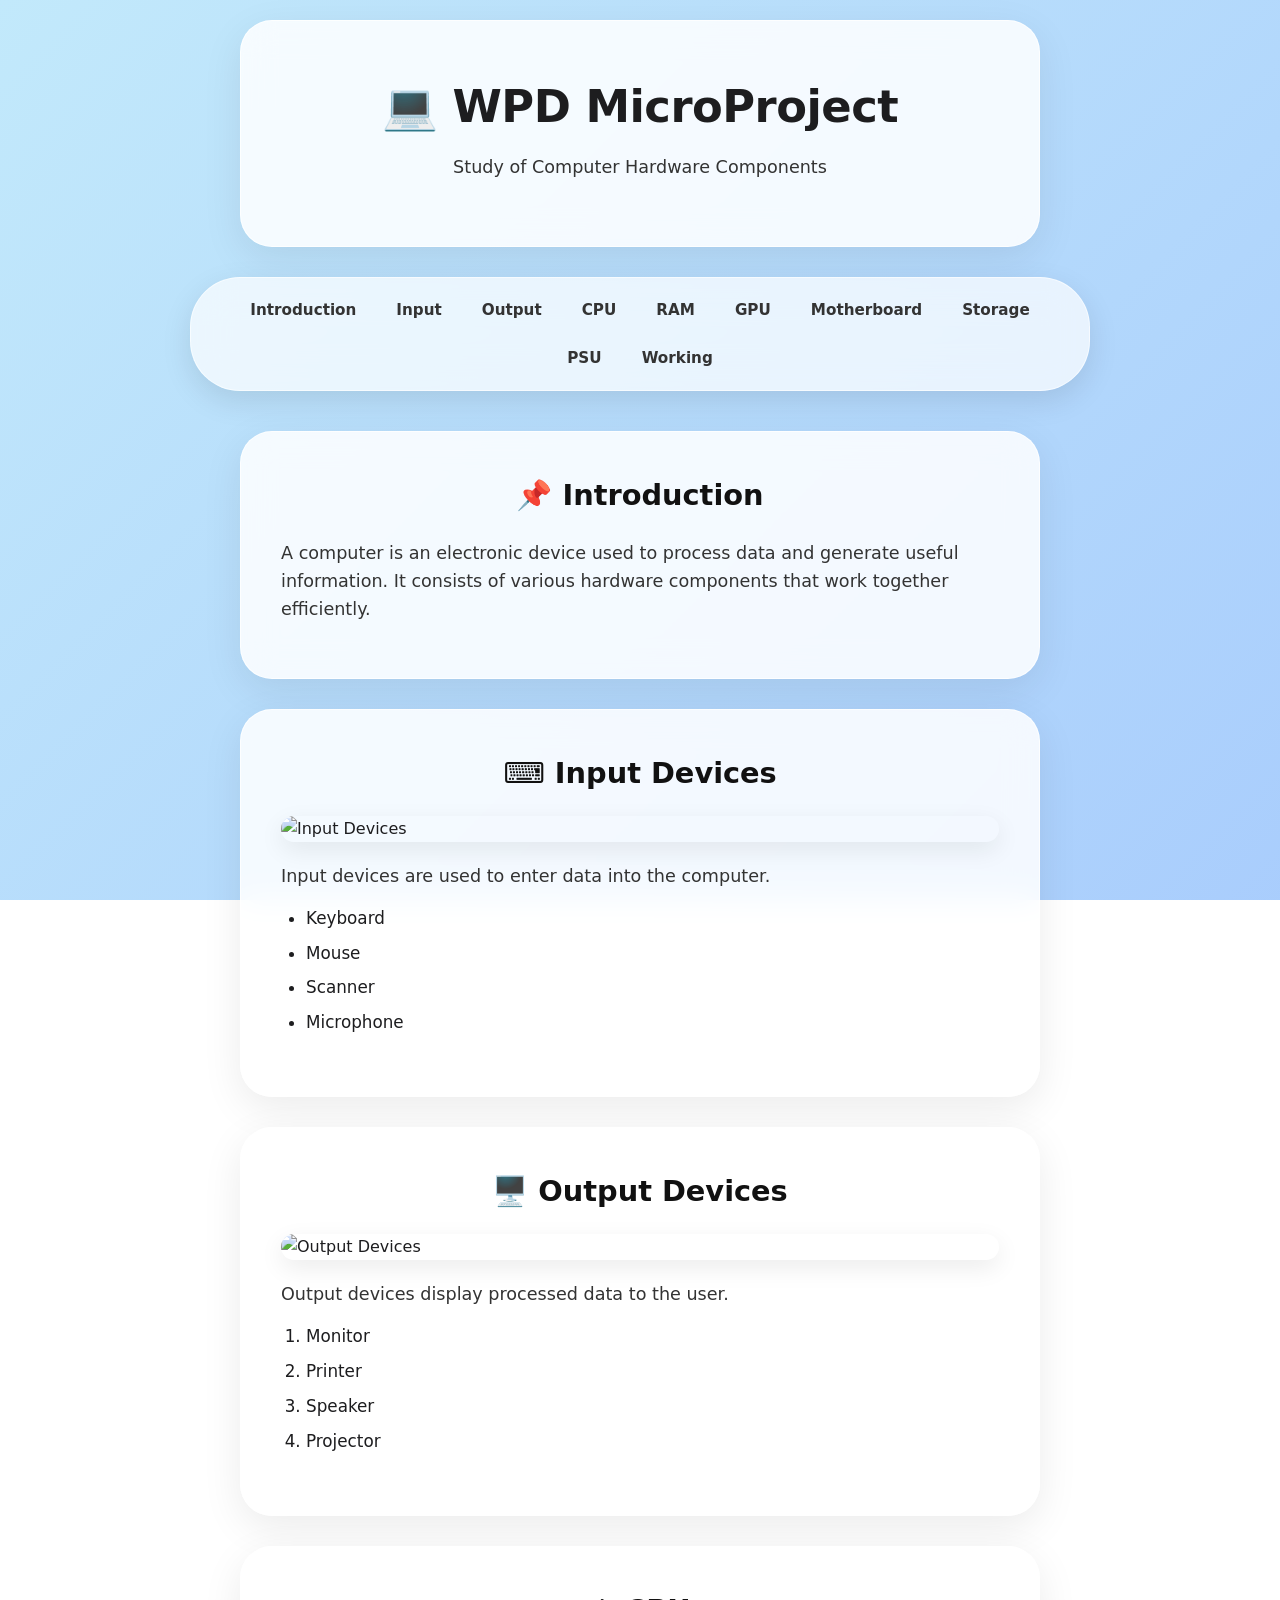
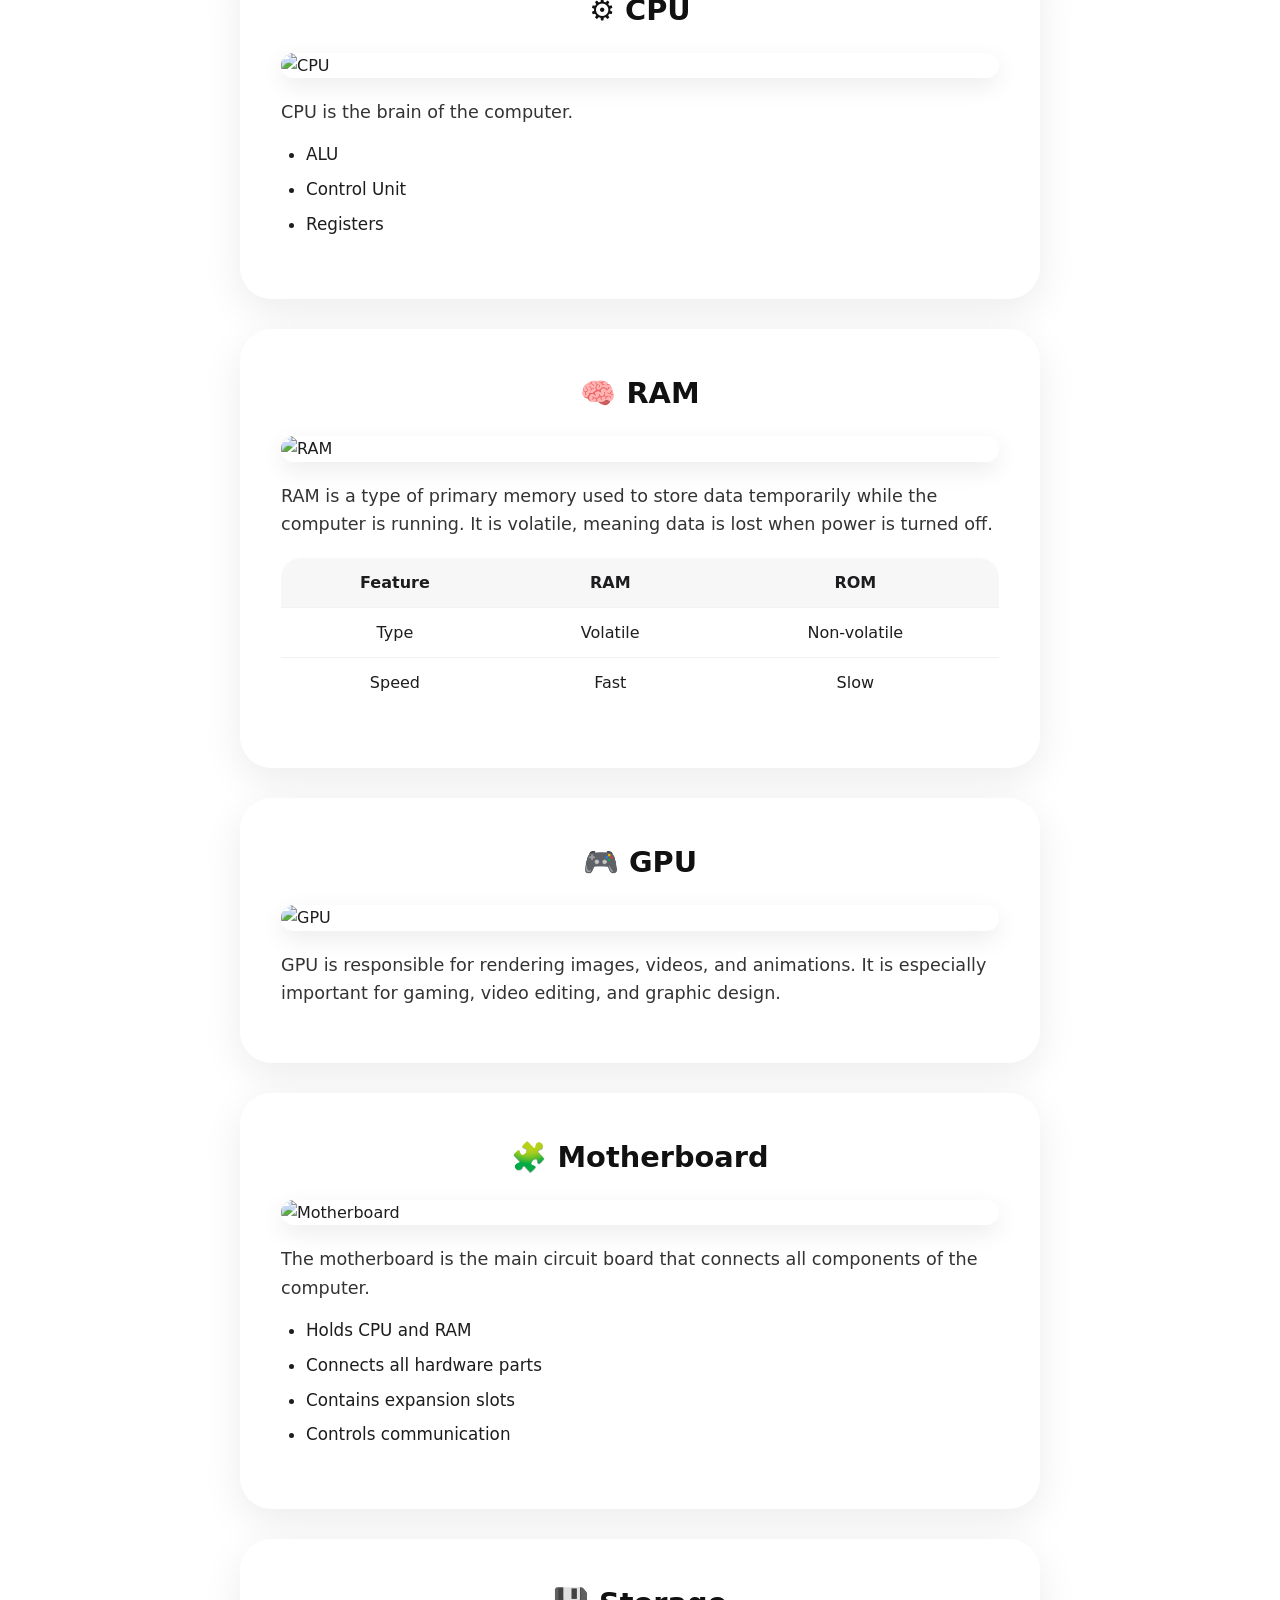
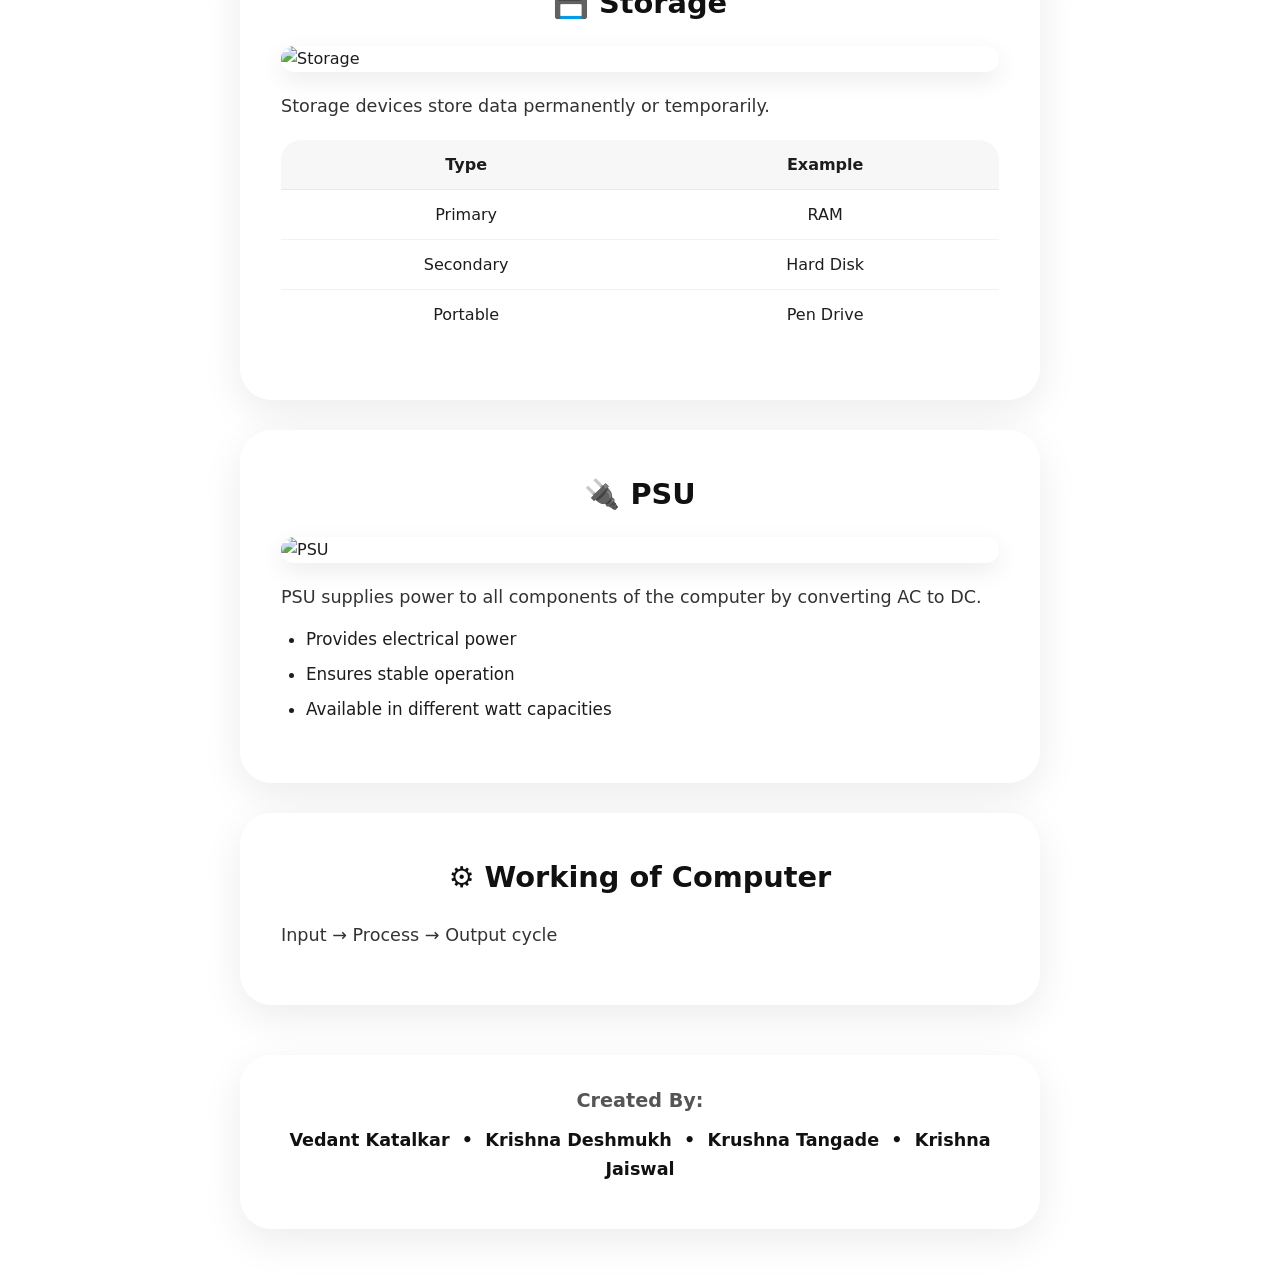
==== index.html @ 613a423e "Fix CSS link filename to styles.css" ====
<html>
<head>
    <meta charset="UTF-8">
    <meta name="viewport" content="width=device-width, initial-scale=1.0">
    <title>WPD MicroProject</title>
    <link rel="stylesheet" href="styles.css">
</head>

<body>

<header>
    <h1>💻 WPD MicroProject</h1>
    <p>Study of Computer Hardware Components</p>
</header>

<nav>
    <a href="#intro">Introduction</a>
    <a href="#input">Input</a>
    <a href="#output">Output</a>
    <a href="#cpu">CPU</a>
    <a href="#ram">RAM</a>
    <a href="#gpu">GPU</a>
    <a href="#motherboard">Motherboard</a>
    <a href="#storage">Storage</a>
    <a href="#psu">PSU</a>
    <a href="#working">Working</a>
</nav>

<section id="intro">
    <h2>📌 Introduction</h2>
    <p>
        A computer is an electronic device used to process data and generate useful information.
        It consists of various hardware components that work together efficiently.
    </p>
</section>

<section id="input">
    <h2>⌨️ Input Devices</h2>
    <img src="https://educatecomputer.com/wp-content/uploads/2023/12/Examples-of-Input-Devices-image.webp" alt="Input Devices">
    <p>Input devices are used to enter data into the computer.</p>
    <ul>
        <li>Keyboard</li>
        <li>Mouse</li>
        <li>Scanner</li>
        <li>Microphone</li>
    </ul>
</section>

<section id="output">
    <h2>🖥️ Output Devices</h2>
    <img src="https://computerguidehub.com/wp-content/uploads/output-devices-of-computer.webp" alt="Output Devices">
    <p>Output devices display processed data to the user.</p>
    <ol>
        <li>Monitor</li>
        <li>Printer</li>
        <li>Speaker</li>
        <li>Projector</li>
    </ol>
</section>

<section id="cpu">
    <h2>⚙️ CPU</h2>
    <img src="https://upload.wikimedia.org/wikipedia/commons/thumb/0/0a/Intel_i9-14900KF_CPU.jpg/960px-Intel_i9-14900KF_CPU.jpg" alt="CPU">
    <p>CPU is the brain of the computer.</p>
    <ul>
        <li>ALU</li>
        <li>Control Unit</li>
        <li>Registers</li>
    </ul>
</section>

<section id="ram">
    <h2>🧠 RAM</h2>
    <img src="https://i0.wp.com/computechstore.in/wp-content/uploads/2025/11/Corsair-VENGEANCE-RGB-64GB-1.jpg" alt="RAM">
    <p> RAM is a type of primary memory used to store data temporarily while the computer is running.
        It is volatile, meaning data is lost when power is turned off.</p>

    <table>
        <tr>
            <th>Feature</th>
            <th>RAM</th>
            <th>ROM</th>
        </tr>
        <tr>
            <td>Type</td>
            <td>Volatile</td>
            <td>Non-volatile</td>
        </tr>
        <tr>
            <td>Speed</td>
            <td>Fast</td>
            <td>Slow</td>
        </tr>
    </table>
</section>

<section id="gpu">
    <h2>🎮 GPU</h2>
    <img src="https://dlcdnwebimgs.asus.com/files/media/db0e9bff-466c-4943-9a53-153f4d698a6f/v1/img/cooling/pd.png" alt="GPU">
    <p>GPU is responsible for rendering images, videos, and animations.
        It is especially important for gaming, video editing, and graphic design.</p>
</section>

<section id="motherboard">
    <h2>🧩 Motherboard</h2>
    <img src="https://i0.wp.com/storage-asset.msi.com/global/picture/image/feature/mb/X870/x870-gaming-plus-wifi/msi-x870_gaming_plus_wifi-kv.png" alt="Motherboard">
        <p>
        The motherboard is the main circuit board that connects all components of the computer.
    </p>

    <ul>
        <li>Holds CPU and RAM</li>
        <li>Connects all hardware parts</li>
        <li>Contains expansion slots</li>
        <li>Controls communication</li>
    </ul>
</section>

<section id="storage">
    <h2>💾 Storage</h2>
    <img src="https://cms-media.bartleby.com/wp-content/uploads/sites/2/2021/11/16094151/ANK-4-1024x786.jpg" alt="Storage">
<p>
        Storage devices store data permanently or temporarily.
    </p>

    <table>
        <tr>
            <th>Type</th>
            <th>Example</th>
        </tr>
        <tr>
            <td>Primary</td>
            <td>RAM</td>
        </tr>
        <tr>
            <td>Secondary</td>
            <td>Hard Disk</td>
        </tr>
        <tr>
            <td>Portable</td>
            <td>Pen Drive</td>
        </tr>
    </table>
</section>

<section id="psu">
    <h2>🔌 PSU</h2>
    <img src="https://m.media-amazon.com/images/I/710LKWKvtAL._AC_UF1000,1000_QL80_.jpg" alt="PSU">
        <p>
        PSU supplies power to all components of the computer by converting AC to DC.
    </p>

    <ul>
        <li>Provides electrical power</li>
        <li>Ensures stable operation</li>
        <li>Available in different watt capacities</li>
    </u>
</section>

<section id="working">
    <h2>⚙️ Working of Computer</h2>
    <p>Input → Process → Output cycle</p>
</section>
<footer>
    <h3>Created By:</h3>
    <p>Vedant Katalkar &nbsp;•&nbsp; Krishna Deshmukh &nbsp;•&nbsp; Krushna Tangade &nbsp;•&nbsp; Krishna Jaiswal</p>
</footer>

</body>
</html>
---- styles.css ----
/* ==========================================================================
   Base Styles & Animated Colorful Background
   ========================================================================== */
* {
    margin: 0;
    padding: 0;
    box-sizing: border-box;
}

html {
    scroll-behavior: smooth;
}

body {
    font-family: system-ui, -apple-system, BlinkMacSystemFont, 'Segoe UI', Roboto, sans-serif;
    
    /* The Colorful Background Behind the Tiles */
    background: linear-gradient(-45deg, #ff9a9e, #fecfef, #a1c4fd, #c2e9fb);
    background-size: 400% 400%;
    animation: smoothGradient 15s ease infinite;
    background-attachment: fixed; /* Keeps the background in place while scrolling */
    
    color: #1d1d1f;
    line-height: 1.6;
    padding: 20px;
}

/* Background Animation */
@keyframes smoothGradient {
    0% { background-position: 0% 50%; }
    50% { background-position: 100% 50%; }
    100% { background-position: 0% 50%; }
}

/* ==========================================================================
   Floating Glass Navigation
   ========================================================================== */
nav {
    position: sticky;
    top: 20px;
    z-index: 1000;
    max-width: 900px;
    margin: 0 auto 40px auto;
    
    /* Frosted Glass Effect */
    background: rgba(255, 255, 255, 0.7);
    backdrop-filter: blur(20px);
    -webkit-backdrop-filter: blur(20px);
    
    border-radius: 50px;
    padding: 12px 20px;
    display: flex;
    justify-content: center;
    flex-wrap: wrap;
    gap: 8px;
    
    border: 1px solid rgba(255, 255, 255, 0.6);
    box-shadow: 0 10px 30px rgba(0, 0, 0, 0.1);
}

nav a {
    text-decoration: none;
    color: #333;
    font-weight: 600;
    font-size: 0.95rem;
    padding: 8px 16px;
    border-radius: 30px;
    transition: all 0.3s ease;
}

nav a:hover {
    background: rgba(255, 255, 255, 0.9);
    color: #000;
    transform: translateY(-2px);
    box-shadow: 0 4px 10px rgba(0, 0, 0, 0.05);
}

/* ==========================================================================
   Frosted Glass Tiles (Header, Sections, Footer)
   ========================================================================== */
header, section, footer {
    max-width: 800px;
    margin: 0 auto 30px auto;
    
    /* The Glass Tile Effect */
    background: rgba(255, 255, 255, 0.85); /* Mostly white so text is readable */
    backdrop-filter: blur(16px);
    -webkit-backdrop-filter: blur(16px);
    
    border-radius: 32px; /* Super rounded corners */
    padding: 40px;
    
    border: 1px solid rgba(255, 255, 255, 0.8);
    box-shadow: 0 12px 40px rgba(0, 0, 0, 0.08);
    
    transition: transform 0.3s ease, box-shadow 0.3s ease;
}

section[id] {
    scroll-margin-top: 100px;
}

section:hover {
    transform: translateY(-4px);
    box-shadow: 0 16px 50px rgba(0, 0, 0, 0.12);
}

header {
    text-align: center;
    padding: 50px 30px;
}

header h1 {
    font-size: 2.8rem;
    font-weight: 800;
    letter-spacing: -0.5px;
    margin-bottom: 10px;
}

/* Centers headers inside the cards for a cleaner look */
section h2 {
    font-size: 1.8rem;
    margin-bottom: 20px;
    display: flex;
    align-items: center;
    justify-content: center;
    gap: 10px;
    color: #111;
}

/* ==========================================================================
   Images, Video, Typography, and Lists
   ========================================================================== */
img {
    display: block;
    max-width: 100%;     /* Prevents image from overflowing */
    height: auto;        /* Keeps the natural proportions */
    max-height: 400px;   /* Prevents it from being too overwhelmingly tall */
    object-fit: contain; /* Ensures the whole image is visible, no cropping! */
    border-radius: 24px;
    margin: 20px auto;   /* Perfectly centers the image horizontally */
    box-shadow: 0 8px 24px rgba(0, 0, 0, 0.08);
}

/* Fix for the YouTube Video to match the beautiful rounded layout */
iframe {
    display: block;
    width: 100%;         /* Makes it fill the card */
    aspect-ratio: 16 / 9;/* Standard YouTube video ratio */
    border: none;
    border-radius: 24px; /* Matches your glassmorphism theme */
    margin: 20px auto;
    box-shadow: 0 8px 24px rgba(0, 0, 0, 0.08);
}

p {
    margin-bottom: 15px;
    font-size: 1.1rem;
    color: #333;
}

ul, ol {
    margin-left: 25px;
    margin-bottom: 20px;
    font-size: 1.05rem;
}

li {
    margin-bottom: 8px;
}

/* ==========================================================================
   Rounded Tables
   ========================================================================== */
table {
    width: 100%;
    border-collapse: collapse;
    margin: 20px 0;
    background: rgba(255, 255, 255, 0.6);
    border-radius: 20px;
    overflow: hidden;
}

th, td {
    padding: 15px;
    text-align: center; /* Centered table text for a cleaner look */
    border-bottom: 1px solid rgba(0, 0, 0, 0.05);
}

th {
    background: rgba(0, 0, 0, 0.03);
    font-weight: 700;
}

tr:last-child td {
    border-bottom: none;
}

/* ==========================================================================
   Footer
   ========================================================================== */
footer {
    text-align: center;
    padding: 30px;
    margin-top: 50px;
}

footer h3 {
    margin-bottom: 10px;
    color: #555;
    font-size: 1.2rem;
}

footer p {
    font-weight: 600;
    color: #111;
}
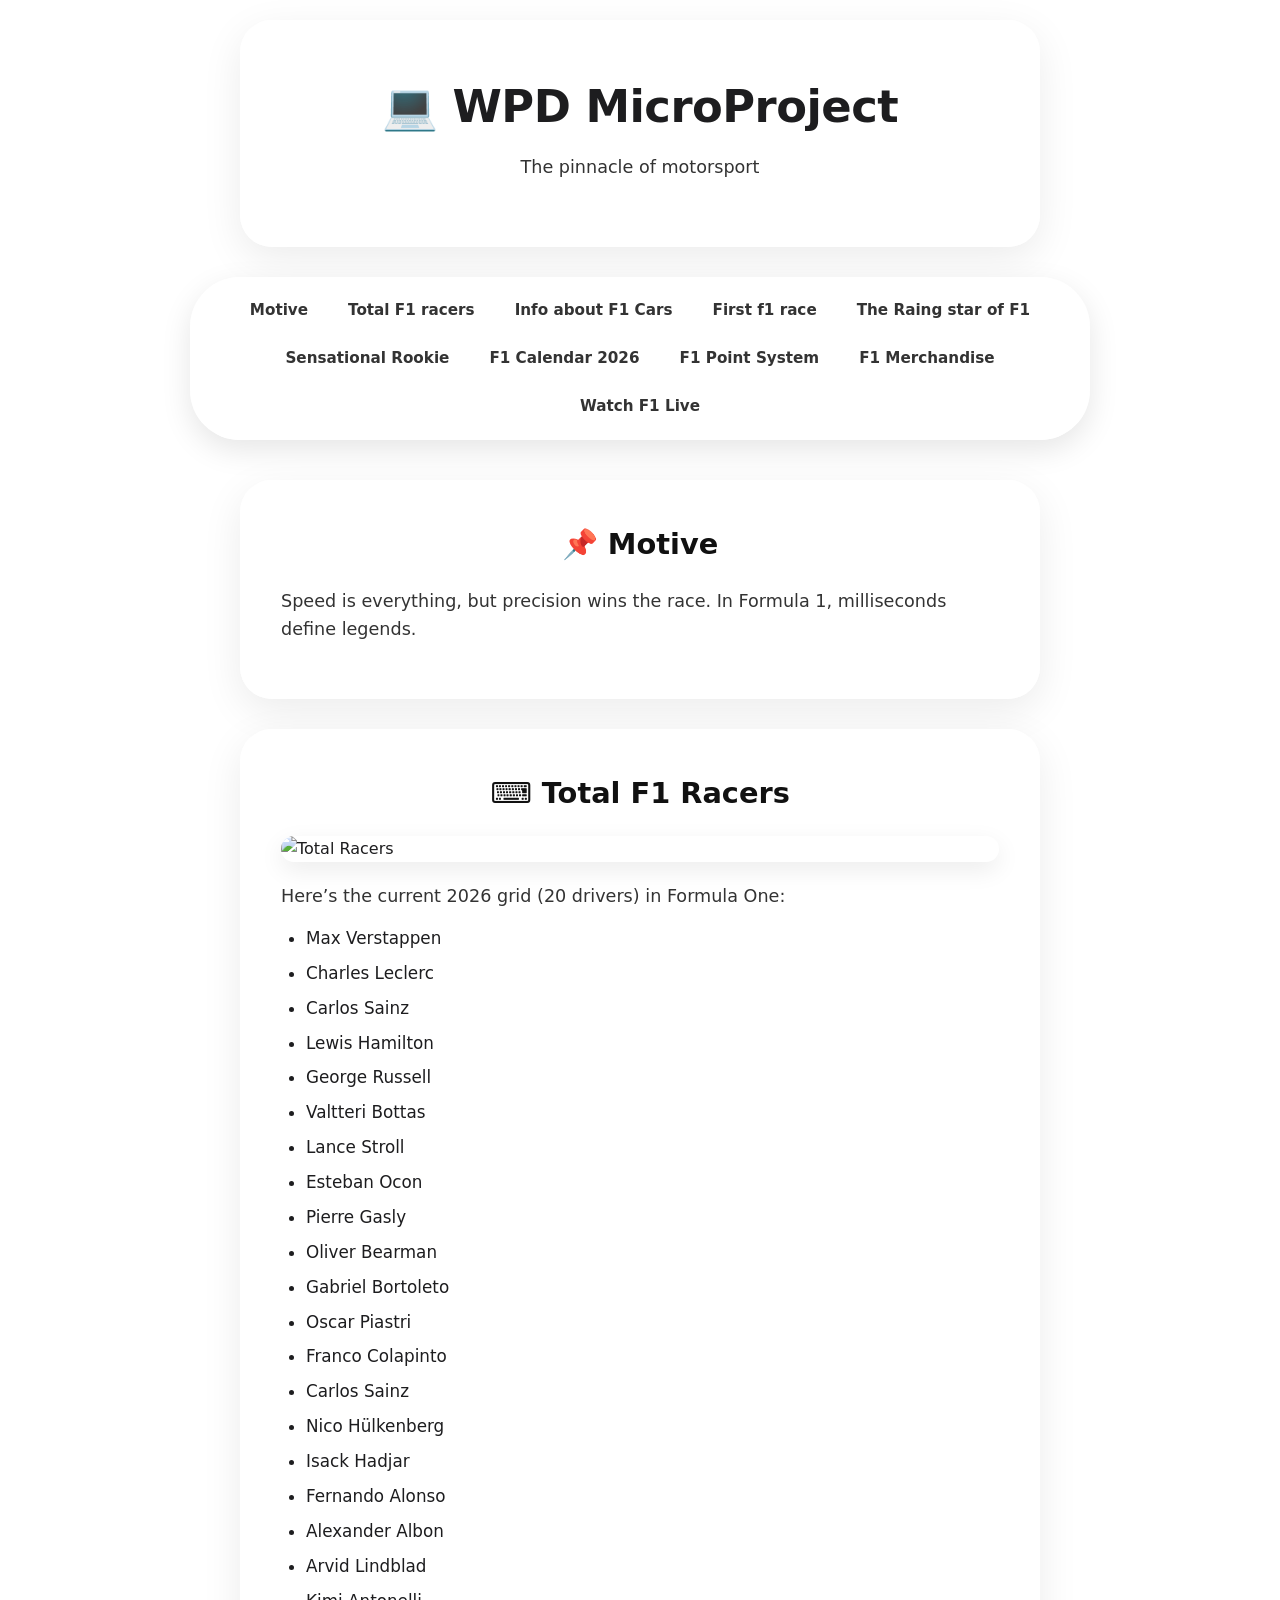
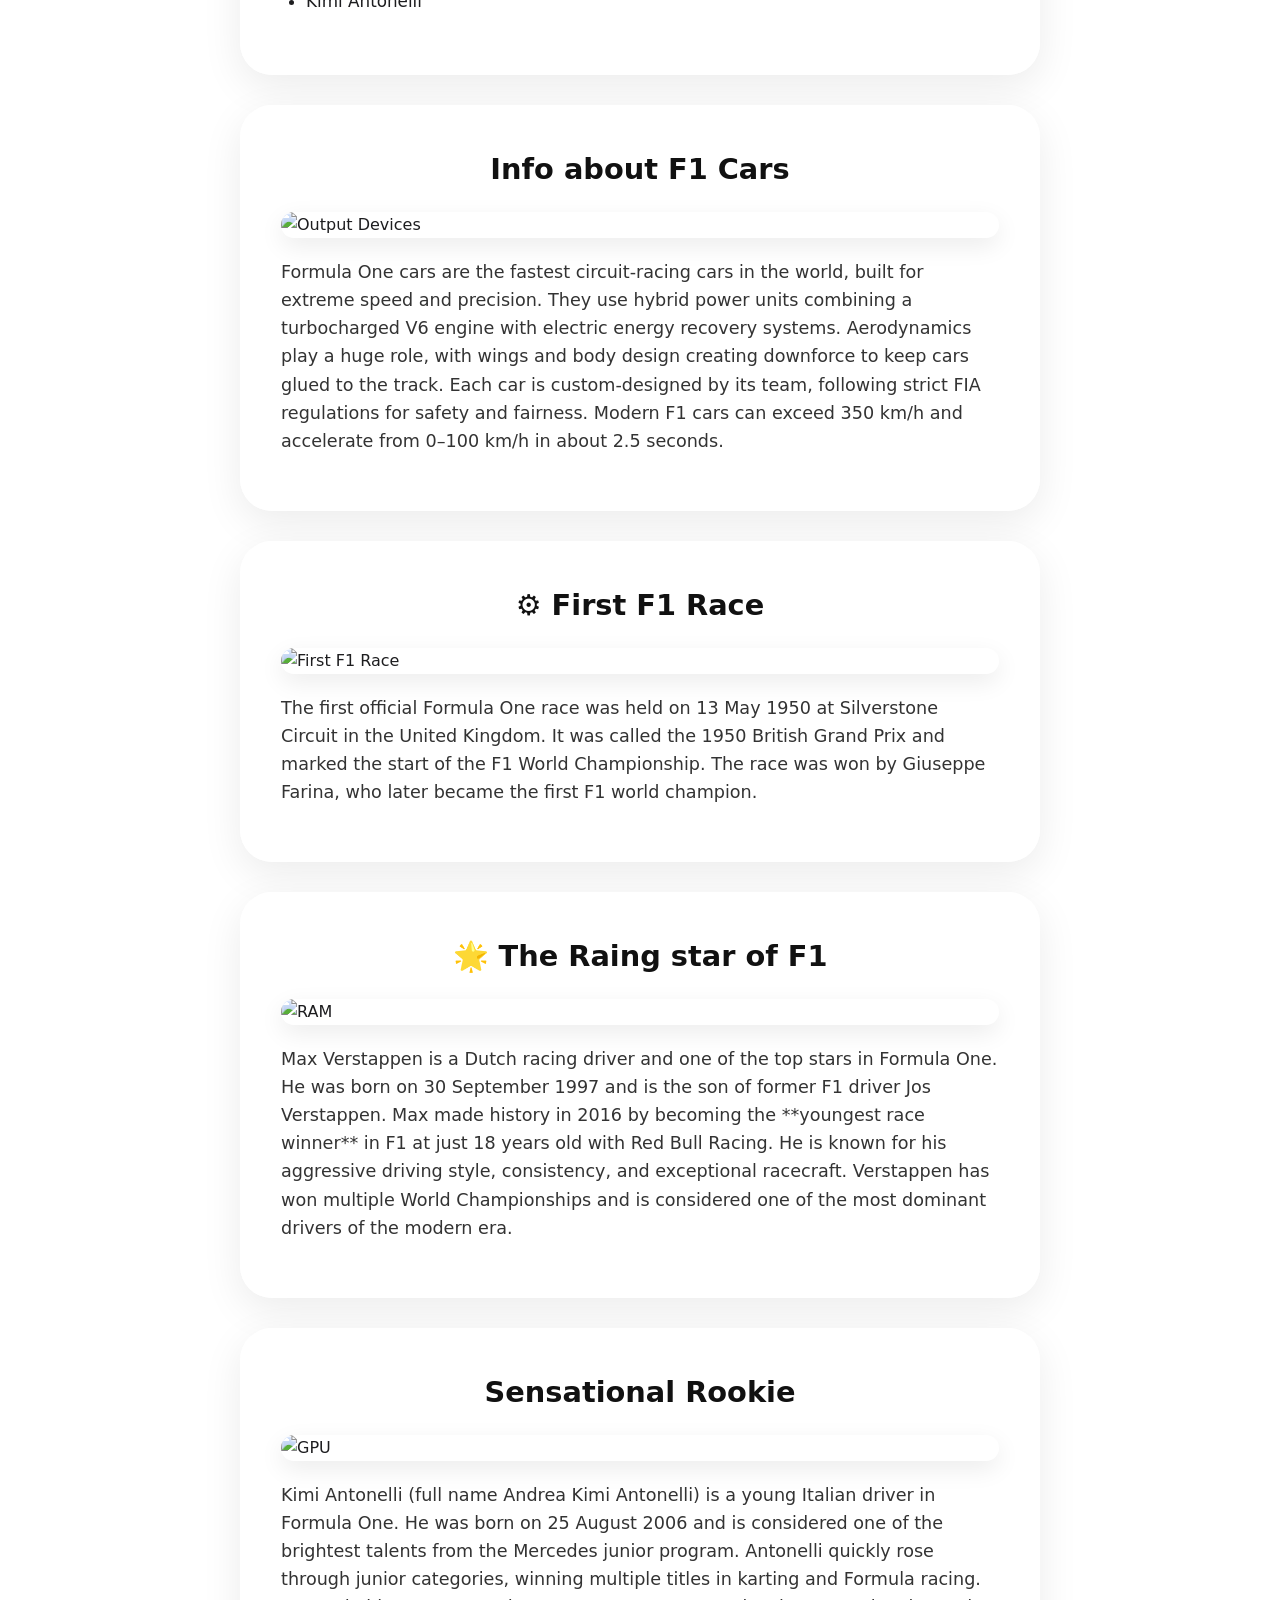
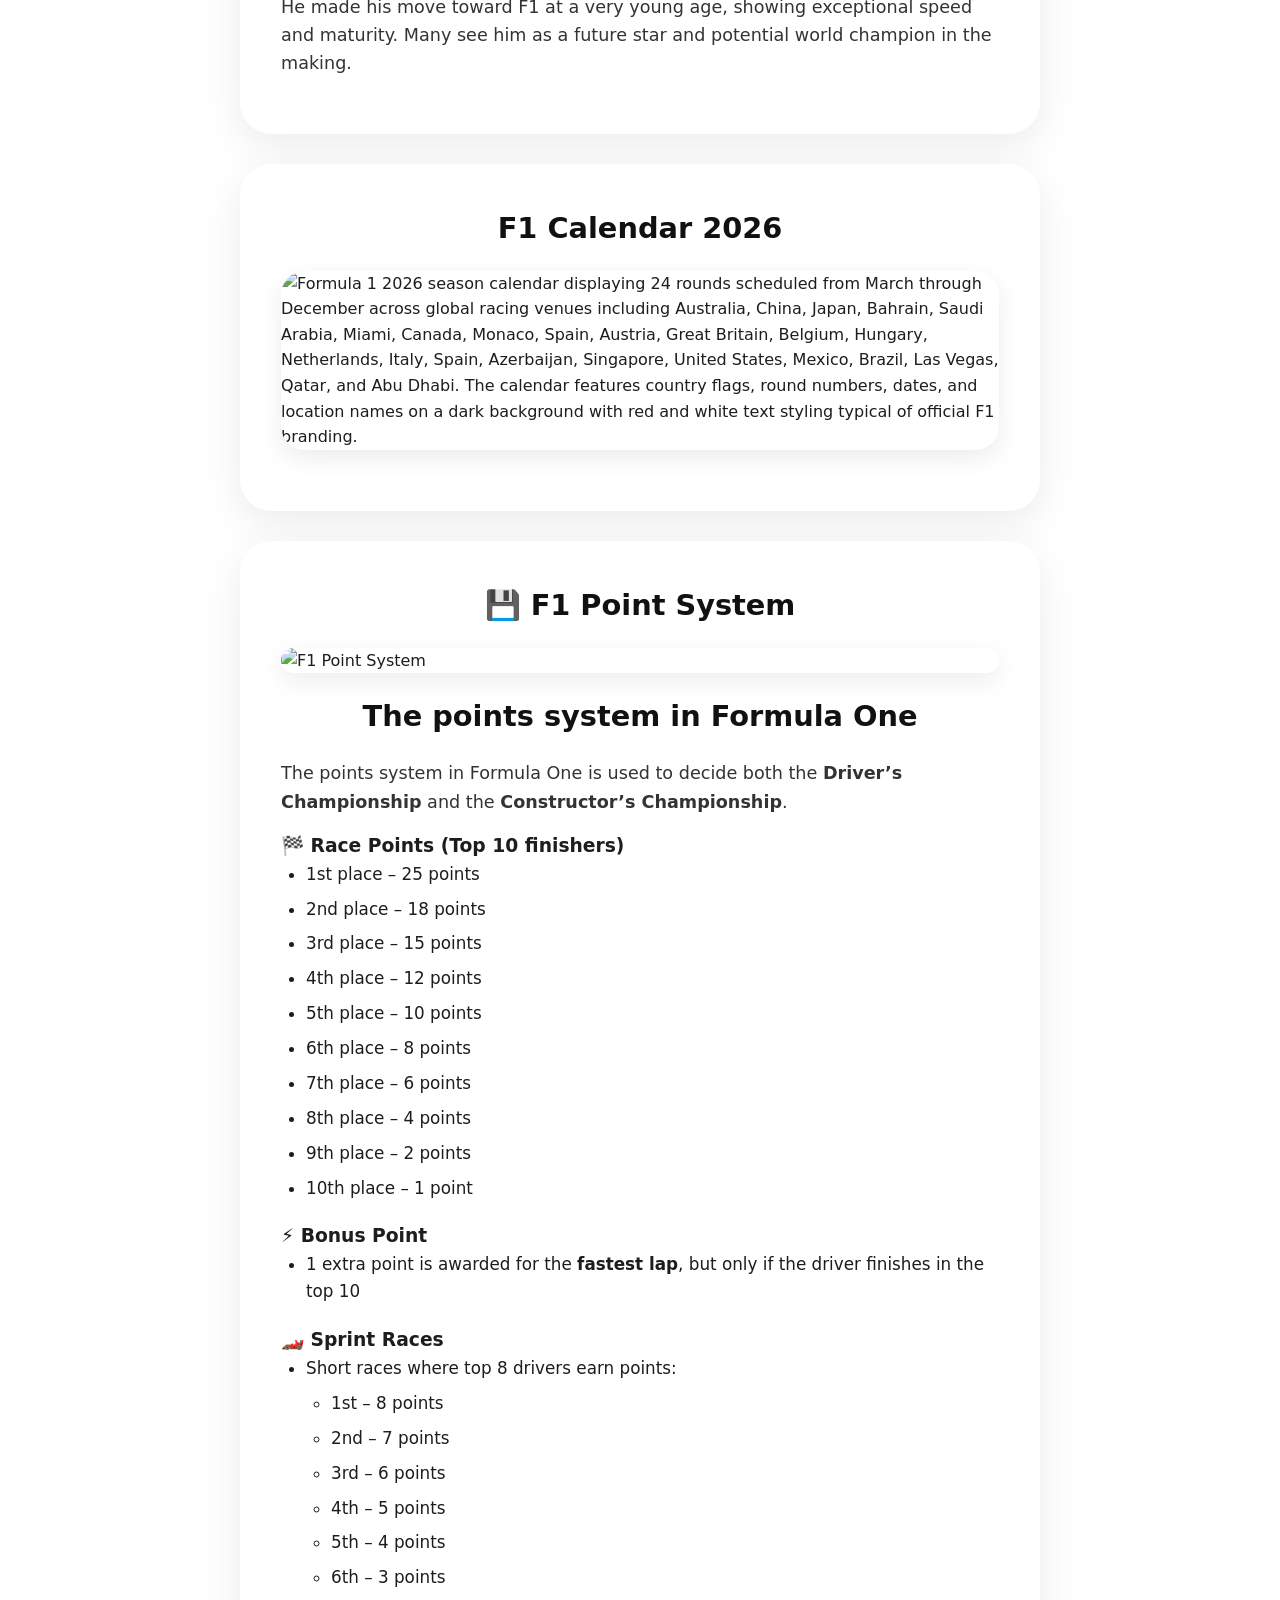
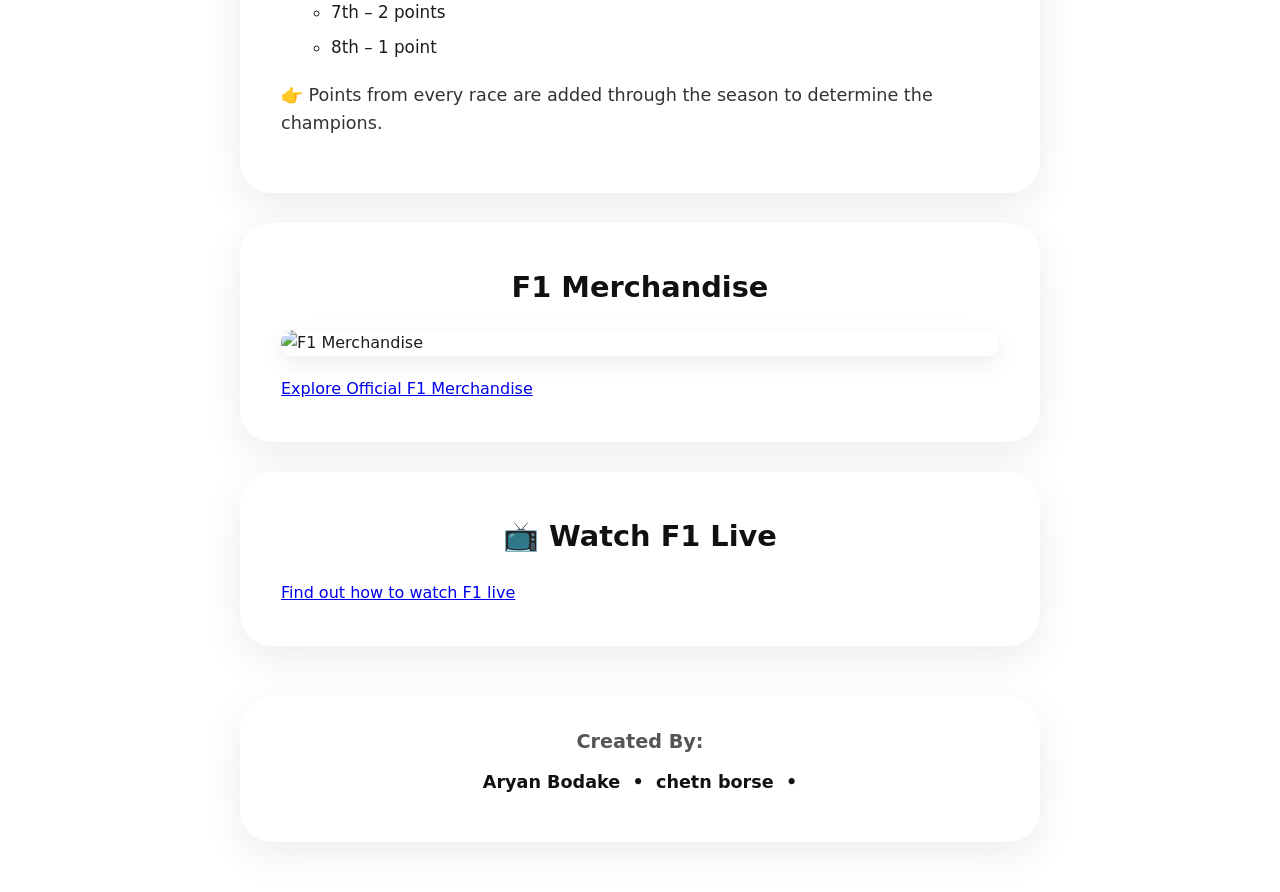
==== commit 89c7f865: "Add background video to F1 project" ====
--- a/index.html
+++ b/index.html
@@ -8,162 +8,183 @@
 
 <body>
 
+<video autoplay muted loop id="background-video">
+    <source src="1768987955.mp4" type="video/mp4">
+</video>
+
 <header>
     <h1>💻 WPD MicroProject</h1>
-    <p>Study of Computer Hardware Components</p>
+    <p>The pinnacle of motorsport</p>
 </header>
 
 <nav>
-    <a href="#intro">Introduction</a>
-    <a href="#input">Input</a>
-    <a href="#output">Output</a>
-    <a href="#cpu">CPU</a>
-    <a href="#ram">RAM</a>
-    <a href="#gpu">GPU</a>
-    <a href="#motherboard">Motherboard</a>
-    <a href="#storage">Storage</a>
-    <a href="#psu">PSU</a>
-    <a href="#working">Working</a>
+    <a href="#Motive">Motive</a>
+    <a href="#input">Total F1 racers </a>
+    <a href="#info-f1-cars">Info about F1 Cars</a>
+    <a href="#first-f1-race">First f1 race </a>
+    <a href="#The Raing star of F1">The Raing star of F1 </a>
+    <a href="#Sensational Rookie">Sensational Rookie</a>
+    <a href="#F1 calender 2026">F1 Calendar 2026</a>
+    <a href="#F1 point system">F1 Point System</a>
+    <a href="#F1 Merchandise">F1 Merchandise</a>
+    <a href="#Watch F1 live">Watch F1 Live  </a>
 </nav>
 
-<section id="intro">
-    <h2>📌 Introduction</h2>
+<section id="Motive">
+    <h2>📌 Motive </h2>
     <p>
-        A computer is an electronic device used to process data and generate useful information.
-        It consists of various hardware components that work together efficiently.
+        Speed is everything, but precision wins the race.
+In Formula 1, milliseconds define legends.
+
     </p>
 </section>
 
 <section id="input">
-    <h2>⌨️ Input Devices</h2>
-    <img src="https://educatecomputer.com/wp-content/uploads/2023/12/Examples-of-Input-Devices-image.webp" alt="Input Devices">
-    <p>Input devices are used to enter data into the computer.</p>
+    <h2>⌨️ Total F1 Racers</h2>
+    <img src="https://www.sportmonks.com/wp-content/uploads/2025/04/F1-2025-drivers-lineup.png" alt="Total Racers">
+    <p>Here’s the current 2026 grid (20 drivers) in Formula One:</p>
     <ul>
-        <li>Keyboard</li>
-        <li>Mouse</li>
-        <li>Scanner</li>
-        <li>Microphone</li>
+        <li>Max Verstappen</li>
+        <li>Charles Leclerc</li>
+        <li>Carlos Sainz</li>
+        <li>Lewis Hamilton</li>
+        <li>George Russell</li>
+        <li>Valtteri Bottas</li>
+        <li>Lance Stroll</li>
+        <li>Esteban Ocon</li>
+        <li>Pierre Gasly</li>
+        <li>Oliver Bearman</li>
+        <li>Gabriel Bortoleto</li>
+        <li>Oscar Piastri</li>
+        <li>Franco Colapinto</li>
+        <li>Carlos Sainz</li>
+        <li>Nico Hülkenberg</li>
+        <li>Isack Hadjar</li>
+        <li>Fernando Alonso</li>
+        <li>Alexander Albon</li>
+        <li>Arvid Lindblad</li>
+        <li>Kimi Antonelli</li>
+
     </ul>
 </section>
 
-<section id="output">
-    <h2>🖥️ Output Devices</h2>
-    <img src="https://computerguidehub.com/wp-content/uploads/output-devices-of-computer.webp" alt="Output Devices">
-    <p>Output devices display processed data to the user.</p>
-    <ol>
-        <li>Monitor</li>
-        <li>Printer</li>
-        <li>Speaker</li>
-        <li>Projector</li>
-    </ol>
+<section id="info-f1-cars">
+    <h2>Info about F1 Cars</h2>
+    <img src="https://media.formula1.com/image/upload/t_16by9Centre/f_auto/q_auto/v1762530397/trackside-images/2025/F1_Grand_Prix_of_Brazil___Practice__Sprint_Qualifying/2245516596.jpg" alt="Output Devices">
+    <p>Formula One cars are the fastest circuit-racing cars in the world, built for extreme speed and precision.
+They use hybrid power units combining a turbocharged V6 engine with electric energy recovery systems.
+Aerodynamics play a huge role, with wings and body design creating downforce to keep cars glued to the track.
+Each car is custom-designed by its team, following strict FIA regulations for safety and fairness.
+Modern F1 cars can exceed 350 km/h and accelerate from 0–100 km/h in about 2.5 seconds.
+</p>
 </section>
 
-<section id="cpu">
-    <h2>⚙️ CPU</h2>
-    <img src="https://upload.wikimedia.org/wikipedia/commons/thumb/0/0a/Intel_i9-14900KF_CPU.jpg/960px-Intel_i9-14900KF_CPU.jpg" alt="CPU">
-    <p>CPU is the brain of the computer.</p>
-    <ul>
-        <li>ALU</li>
-        <li>Control Unit</li>
-        <li>Registers</li>
-    </ul>
+<section id="first-f1-race">
+    <h2>⚙️ First F1 Race</h2>
+    <img src="https://www.goodwood.com/globalassets/.road--racing/f1/2025/05-may/turin-gp-1946/turin-grand-prix-1946-f1-75-main.jpg?rxy=0.5,0.5" alt="First F1 Race">
+    <p>The first official Formula One race was held on 13 May 1950 at Silverstone Circuit in the United Kingdom.
+It was called the 1950 British Grand Prix and marked the start of the F1 World Championship.
+The race was won by Giuseppe Farina, who later became the first F1 world champion.
+</p>
+    
 </section>
 
-<section id="ram">
-    <h2>🧠 RAM</h2>
-    <img src="https://i0.wp.com/computechstore.in/wp-content/uploads/2025/11/Corsair-VENGEANCE-RGB-64GB-1.jpg" alt="RAM">
-    <p> RAM is a type of primary memory used to store data temporarily while the computer is running.
-        It is volatile, meaning data is lost when power is turned off.</p>
+<section id="The Raing star of F1">
+    <h2>🌟 The Raing star of F1</h2>
+    <img src="https://gpticketstore.vshcdn.net/uploads/images/12172/teams-lineups-f1-max-verstapen.jpg" alt="RAM">
+    <p> Max Verstappen is a Dutch racing driver and one of the top stars in Formula One.
+He was born on 30 September 1997 and is the son of former F1 driver Jos Verstappen.
+Max made history in 2016 by becoming the **youngest race winner** in F1 at just 18 years old with Red Bull Racing.
+He is known for his aggressive driving style, consistency, and exceptional racecraft.
+Verstappen has won multiple World Championships and is considered one of the most dominant drivers of the modern era.
+</p>
 
-    <table>
-        <tr>
-            <th>Feature</th>
-            <th>RAM</th>
-            <th>ROM</th>
-        </tr>
-        <tr>
-            <td>Type</td>
-            <td>Volatile</td>
-            <td>Non-volatile</td>
-        </tr>
-        <tr>
-            <td>Speed</td>
-            <td>Fast</td>
-            <td>Slow</td>
-        </tr>
-    </table>
 </section>
 
-<section id="gpu">
-    <h2>🎮 GPU</h2>
-    <img src="https://dlcdnwebimgs.asus.com/files/media/db0e9bff-466c-4943-9a53-153f4d698a6f/v1/img/cooling/pd.png" alt="GPU">
-    <p>GPU is responsible for rendering images, videos, and animations.
-        It is especially important for gaming, video editing, and graphic design.</p>
+<section id="Sensational Rookie">
+    <h2>Sensational Rookie</h2>
+    <img src="https://media.formula1.com/image/upload/t_16by9North/c_lfill,w_3392/q_auto/v1740000001/trackside-images/2025/F1_Grand_Prix_Of_Japan___Practice/2208389531.webp" alt="GPU">
+    <p>Kimi Antonelli (full name Andrea Kimi Antonelli) is a young Italian driver in Formula One.
+He was born on 25 August 2006 and is considered one of the brightest talents from the Mercedes junior program.
+Antonelli quickly rose through junior categories, winning multiple titles in karting and Formula racing.
+He made his move toward F1 at a very young age, showing exceptional speed and maturity.
+Many see him as a future star and potential world champion in the making.</p>
+
 </section>
 
-<section id="motherboard">
-    <h2>🧩 Motherboard</h2>
-    <img src="https://i0.wp.com/storage-asset.msi.com/global/picture/image/feature/mb/X870/x870-gaming-plus-wifi/msi-x870_gaming_plus_wifi-kv.png" alt="Motherboard">
-        <p>
-        The motherboard is the main circuit board that connects all components of the computer.
-    </p>
-
-    <ul>
-        <li>Holds CPU and RAM</li>
-        <li>Connects all hardware parts</li>
-        <li>Contains expansion slots</li>
-        <li>Controls communication</li>
-    </ul>
+<section id="F1 calender 2026">
+    <h2>F1 Calendar 2026</h2>
+    <img src="https://media.formula1.com/image/upload/c_lfill,w_3392/q_auto/v1740000001/fom-website/2025/Miscellaneous/2026-calendar-baku-update.webp" alt="Formula 1 2026 season calendar displaying 24 rounds scheduled from March through December across global racing venues including Australia, China, Japan, Bahrain, Saudi Arabia, Miami, Canada, Monaco, Spain, Austria, Great Britain, Belgium, Hungary, Netherlands, Italy, Spain, Azerbaijan, Singapore, United States, Mexico, Brazil, Las Vegas, Qatar, and Abu Dhabi. The calendar features country flags, round numbers, dates, and location names on a dark background with red and white text styling typical of official F1 branding.">
 </section>
 
-<section id="storage">
-    <h2>💾 Storage</h2>
-    <img src="https://cms-media.bartleby.com/wp-content/uploads/sites/2/2021/11/16094151/ANK-4-1024x786.jpg" alt="Storage">
-<p>
-        Storage devices store data permanently or temporarily.
-    </p>
+<section id="F1 point system">
+    <h2>💾 F1 Point System</h2>
+    <img src="https://static.wixstatic.com/media/181d17_a70c137466b64e0f9a1b8d000c164029~mv2.jpg/v1/fill/w_1920,h_1080,al_c/181d17_a70c137466b64e0f9a1b8d000c164029~mv2.jpg" alt="F1 Point System">
+ <h2>The points system in Formula One</h2>
+  <p>
+    The points system in Formula One is used to decide both the 
+    <strong>Driver’s Championship</strong> and the 
+    <strong>Constructor’s Championship</strong>.
+  </p>
 
-    <table>
-        <tr>
-            <th>Type</th>
-            <th>Example</th>
-        </tr>
-        <tr>
-            <td>Primary</td>
-            <td>RAM</td>
-        </tr>
-        <tr>
-            <td>Secondary</td>
-            <td>Hard Disk</td>
-        </tr>
-        <tr>
-            <td>Portable</td>
-            <td>Pen Drive</td>
-        </tr>
-    </table>
+  <h3>🏁 Race Points (Top 10 finishers)</h3>
+  <ul>
+    <li>1st place – 25 points</li>
+    <li>2nd place – 18 points</li>
+    <li>3rd place – 15 points</li>
+    <li>4th place – 12 points</li>
+    <li>5th place – 10 points</li>
+    <li>6th place – 8 points</li>
+    <li>7th place – 6 points</li>
+    <li>8th place – 4 points</li>
+    <li>9th place – 2 points</li>
+    <li>10th place – 1 point</li>
+  </ul>
+
+  <h3>⚡ Bonus Point</h3>
+  <ul>
+    <li>
+      1 extra point is awarded for the <strong>fastest lap</strong>, 
+      but only if the driver finishes in the top 10
+    </li>
+  </ul>
+
+  <h3>🏎️ Sprint Races</h3>
+  <ul>
+    <li>Short races where top 8 drivers earn points:</li>
+    <ul>
+      <li>1st – 8 points</li>
+      <li>2nd – 7 points</li>
+      <li>3rd – 6 points</li>
+      <li>4th – 5 points</li>
+      <li>5th – 4 points</li>
+      <li>6th – 3 points</li>
+      <li>7th – 2 points</li>
+      <li>8th – 1 point</li>
+    </ul>
+  </ul>
+
+  <p>
+    👉 Points from every race are added through the season to determine the champions.
+  </p>
+
 </section>
 
-<section id="psu">
-    <h2>🔌 PSU</h2>
-    <img src="https://m.media-amazon.com/images/I/710LKWKvtAL._AC_UF1000,1000_QL80_.jpg" alt="PSU">
-        <p>
-        PSU supplies power to all components of the computer by converting AC to DC.
-    </p>
-
-    <ul>
-        <li>Provides electrical power</li>
-        <li>Ensures stable operation</li>
-        <li>Available in different watt capacities</li>
-    </u>
+<section id="F1 Merchandise">
+    <h2>F1 Merchandise</h2>
+    <img src="https://cdn.shopify.com/s/files/1/0661/2477/5609/files/FastestLap2023.png?v=1772446675_700x700.png?v=1723623373" alt="F1 Merchandise">
+        <a href="https://www.formula1.com/en/merchandise.html">Explore Official F1 Merchandise</a>
 </section>
 
-<section id="working">
-    <h2>⚙️ Working of Computer</h2>
-    <p>Input → Process → Output cycle</p>
+<section id="Watch F1 live">
+    <h2>📺 Watch F1 Live</h2>
+    <a href="https://www.fancode.com/formula1">Find out how to watch F1 live</a>
 </section>
+
+
 <footer>
     <h3>Created By:</h3>
-    <p>Vedant Katalkar &nbsp;•&nbsp; Krishna Deshmukh &nbsp;•&nbsp; Krushna Tangade &nbsp;•&nbsp; Krishna Jaiswal</p>
+    <p>Aryan Bodake  &nbsp;•&nbsp; chetn borse &nbsp;•</p>
 </footer>
 
 </body>
--- a/styles.css
+++ b/styles.css
@@ -14,22 +14,20 @@
 body {
     font-family: system-ui, -apple-system, BlinkMacSystemFont, 'Segoe UI', Roboto, sans-serif;
     
-    /* The Colorful Background Behind the Tiles */
-    background: linear-gradient(-45deg, #ff9a9e, #fecfef, #a1c4fd, #c2e9fb);
-    background-size: 400% 400%;
-    animation: smoothGradient 15s ease infinite;
-    background-attachment: fixed; /* Keeps the background in place while scrolling */
-    
     color: #1d1d1f;
     line-height: 1.6;
     padding: 20px;
 }
 
-/* Background Animation */
-@keyframes smoothGradient {
-    0% { background-position: 0% 50%; }
-    50% { background-position: 100% 50%; }
-    100% { background-position: 0% 50%; }
+/* Background Video */
+#background-video {
+    position: fixed;
+    top: 0;
+    left: 0;
+    width: 100%;
+    height: 100%;
+    object-fit: cover;
+    z-index: -1;
 }
 
 /* ==========================================================================
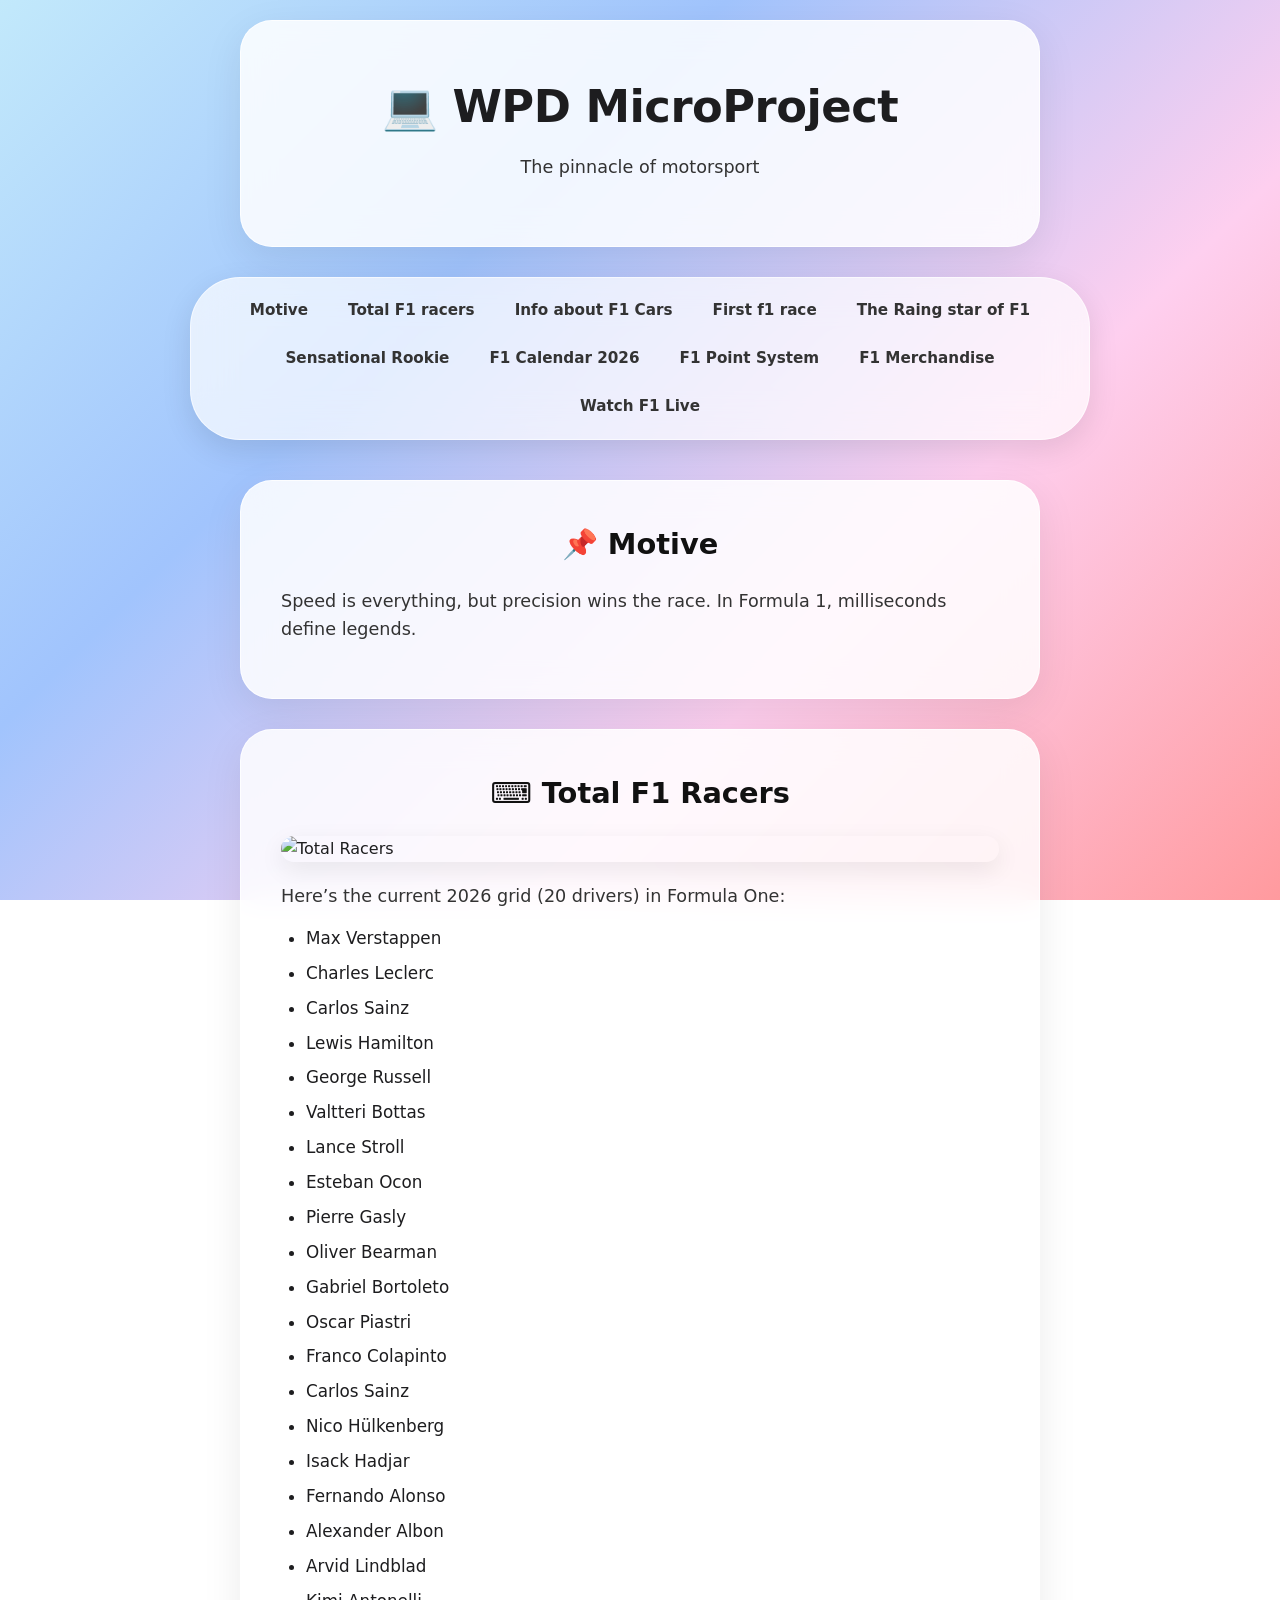
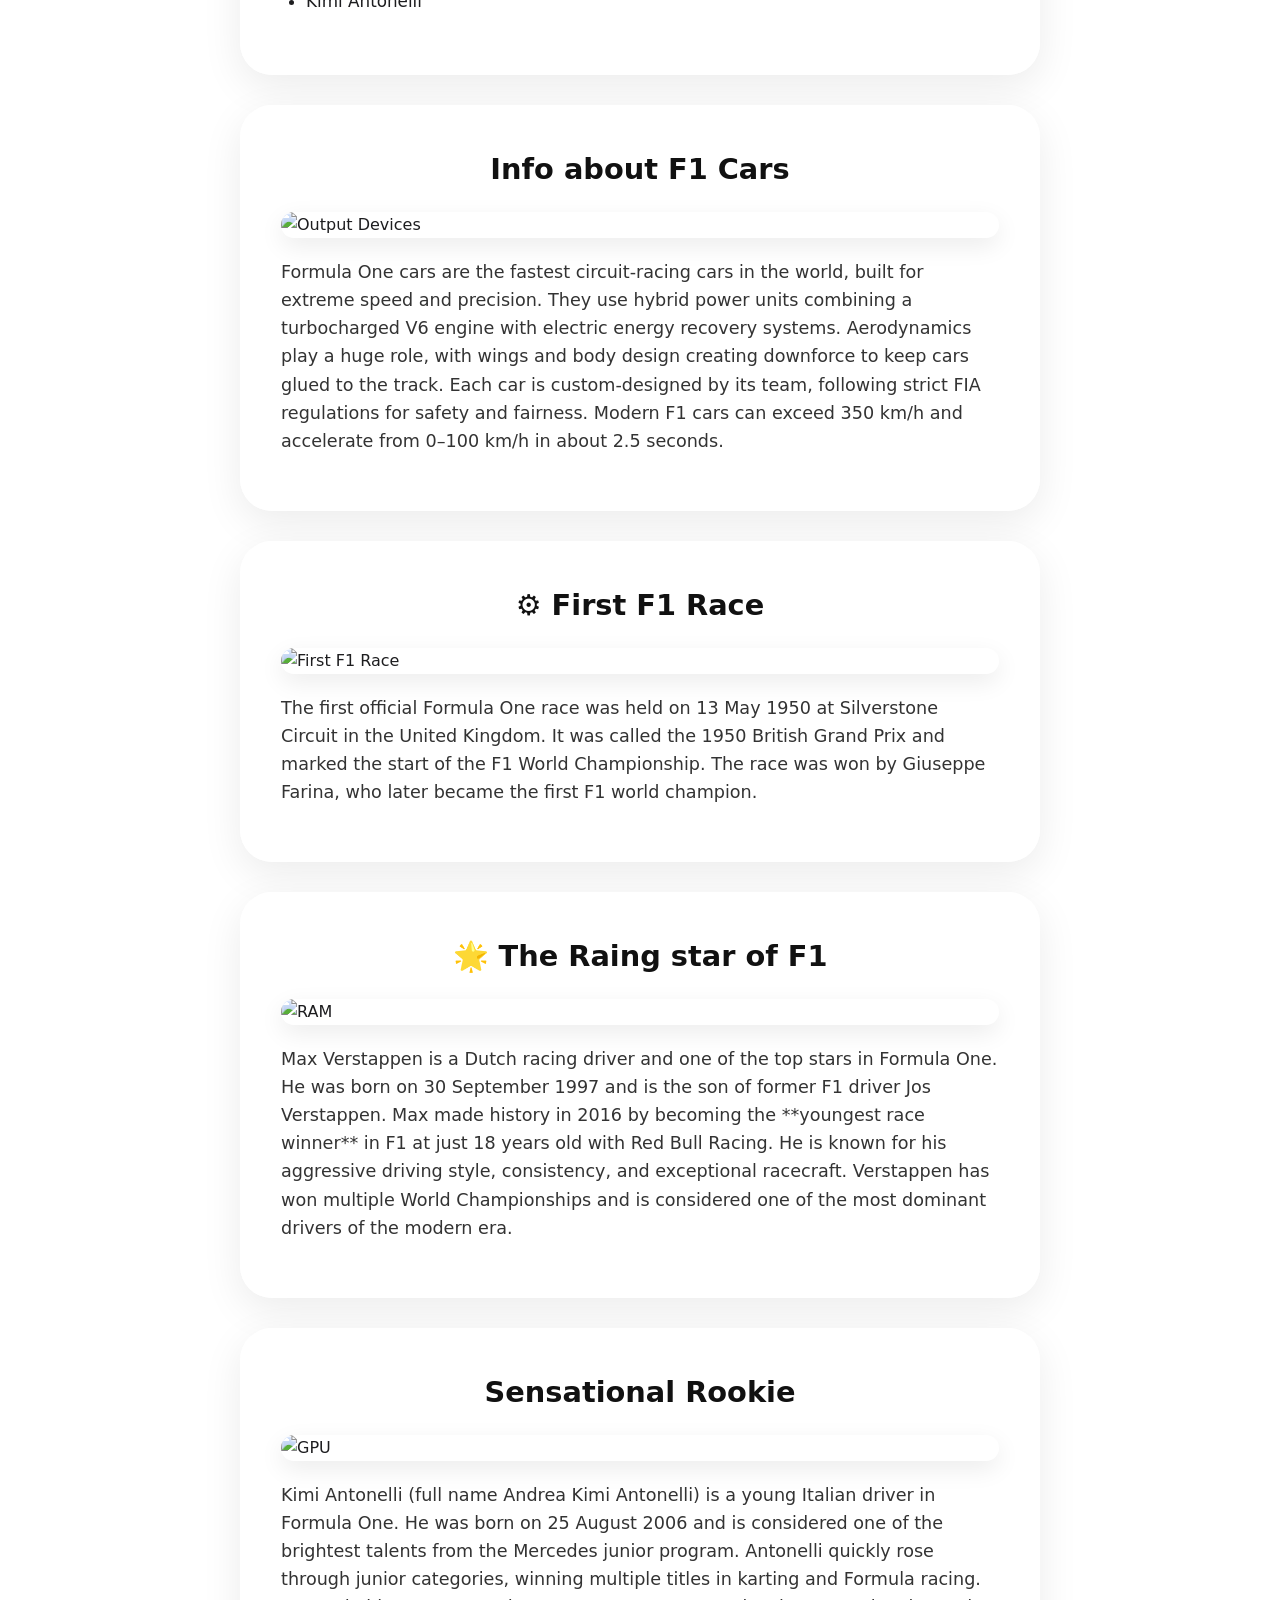
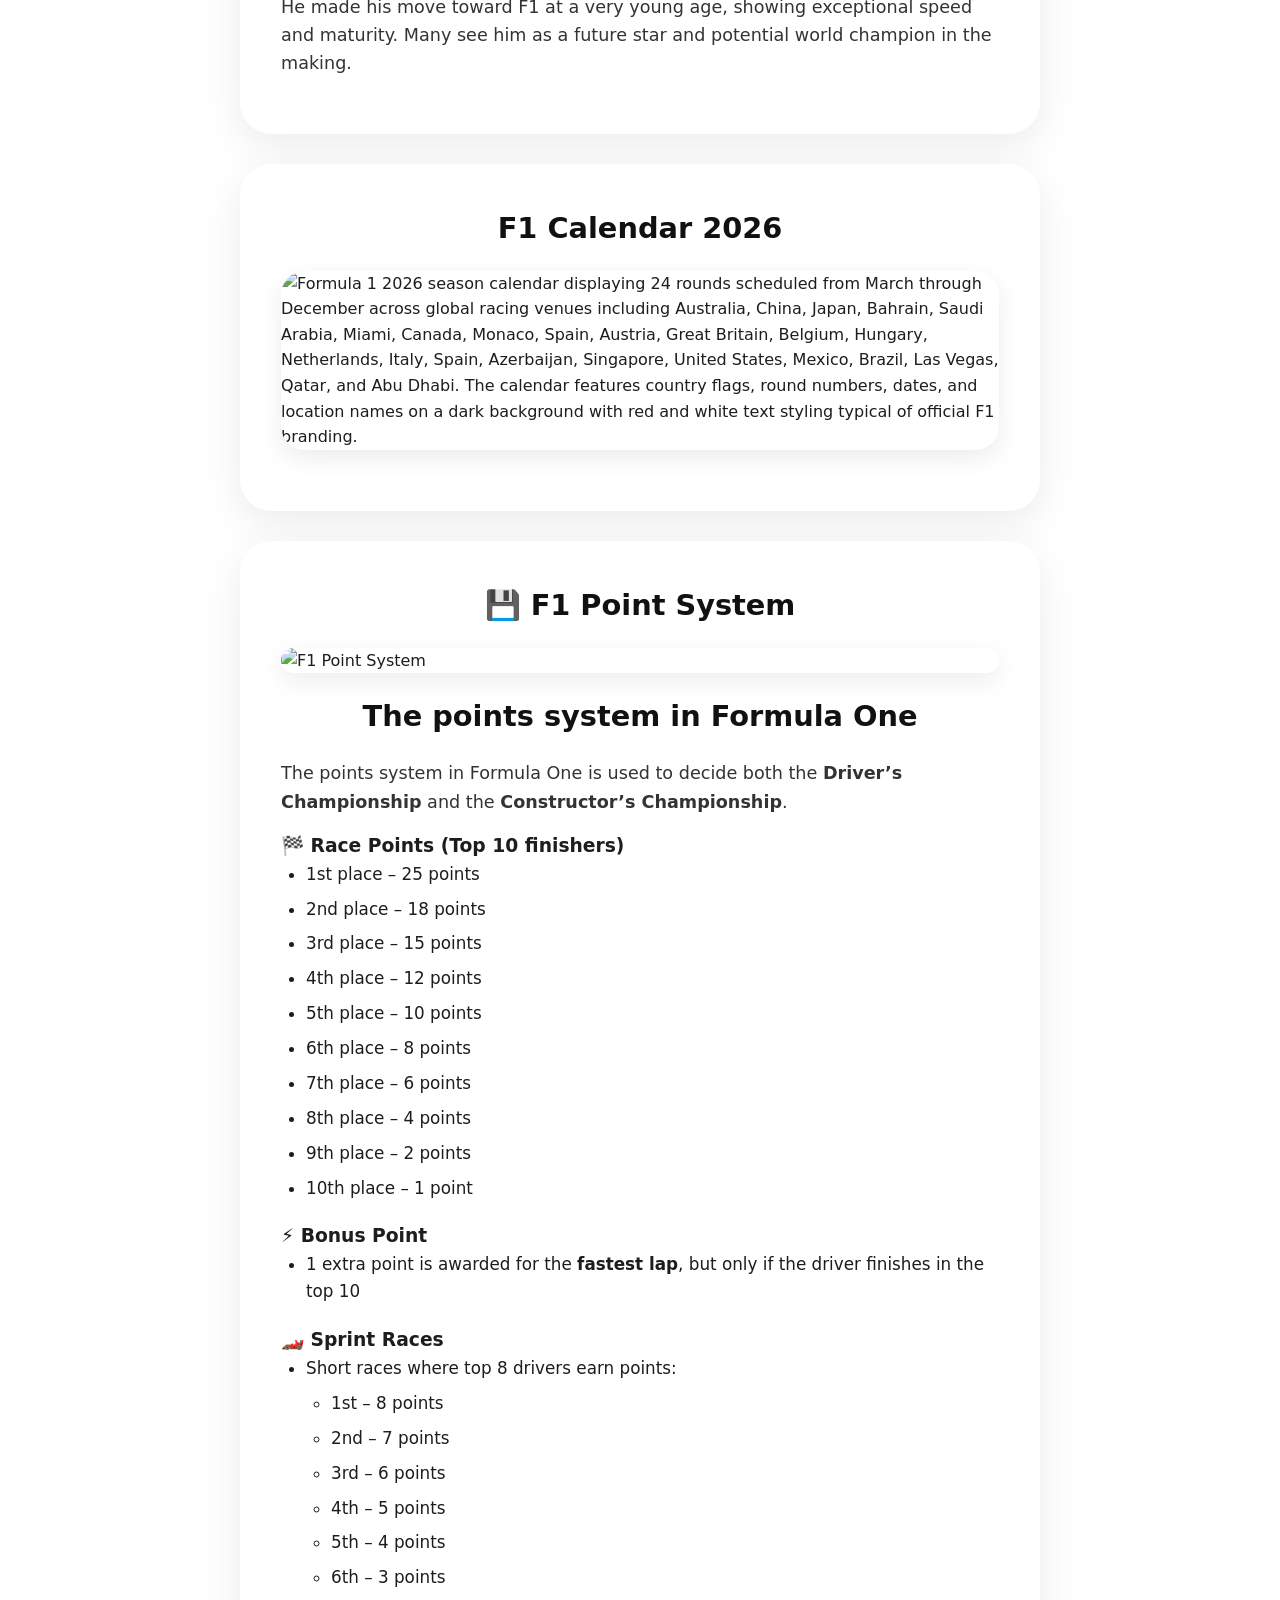
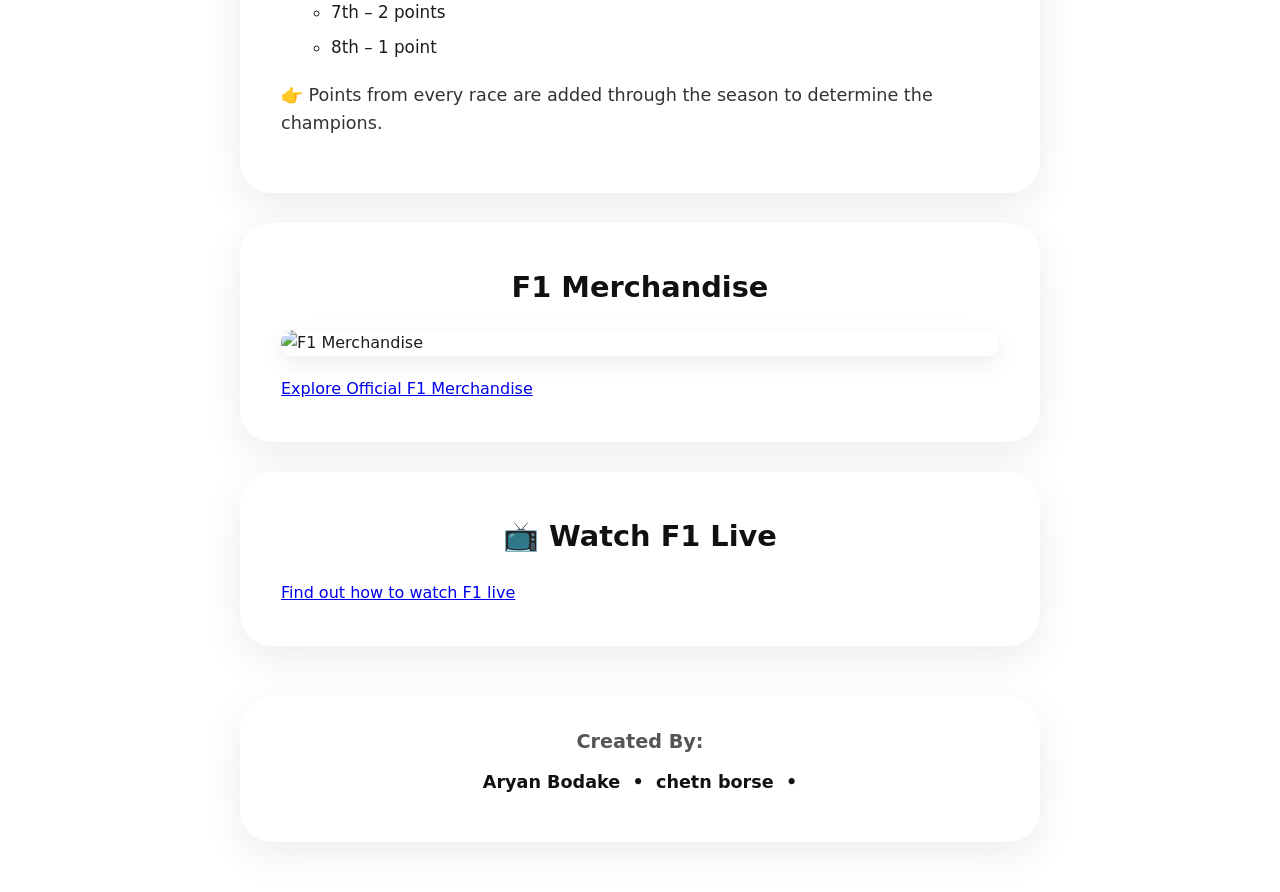
==== commit 79082599: "Fix video autoplay on GH Pages with fallback gradient" ====
--- a/index.html
+++ b/index.html
@@ -8,7 +8,7 @@
 
 <body>
 
-<video autoplay muted loop id="background-video">
+<video autoplay muted loop playsinline id="background-video">
     <source src="1768987955.mp4" type="video/mp4">
 </video>
 
--- a/styles.css
+++ b/styles.css
@@ -28,6 +28,7 @@
     height: 100%;
     object-fit: cover;
     z-index: -1;
+    background: linear-gradient(-45deg, #ff9a9e, #fecfef, #a1c4fd, #c2e9fb);
 }
 
 /* ==========================================================================
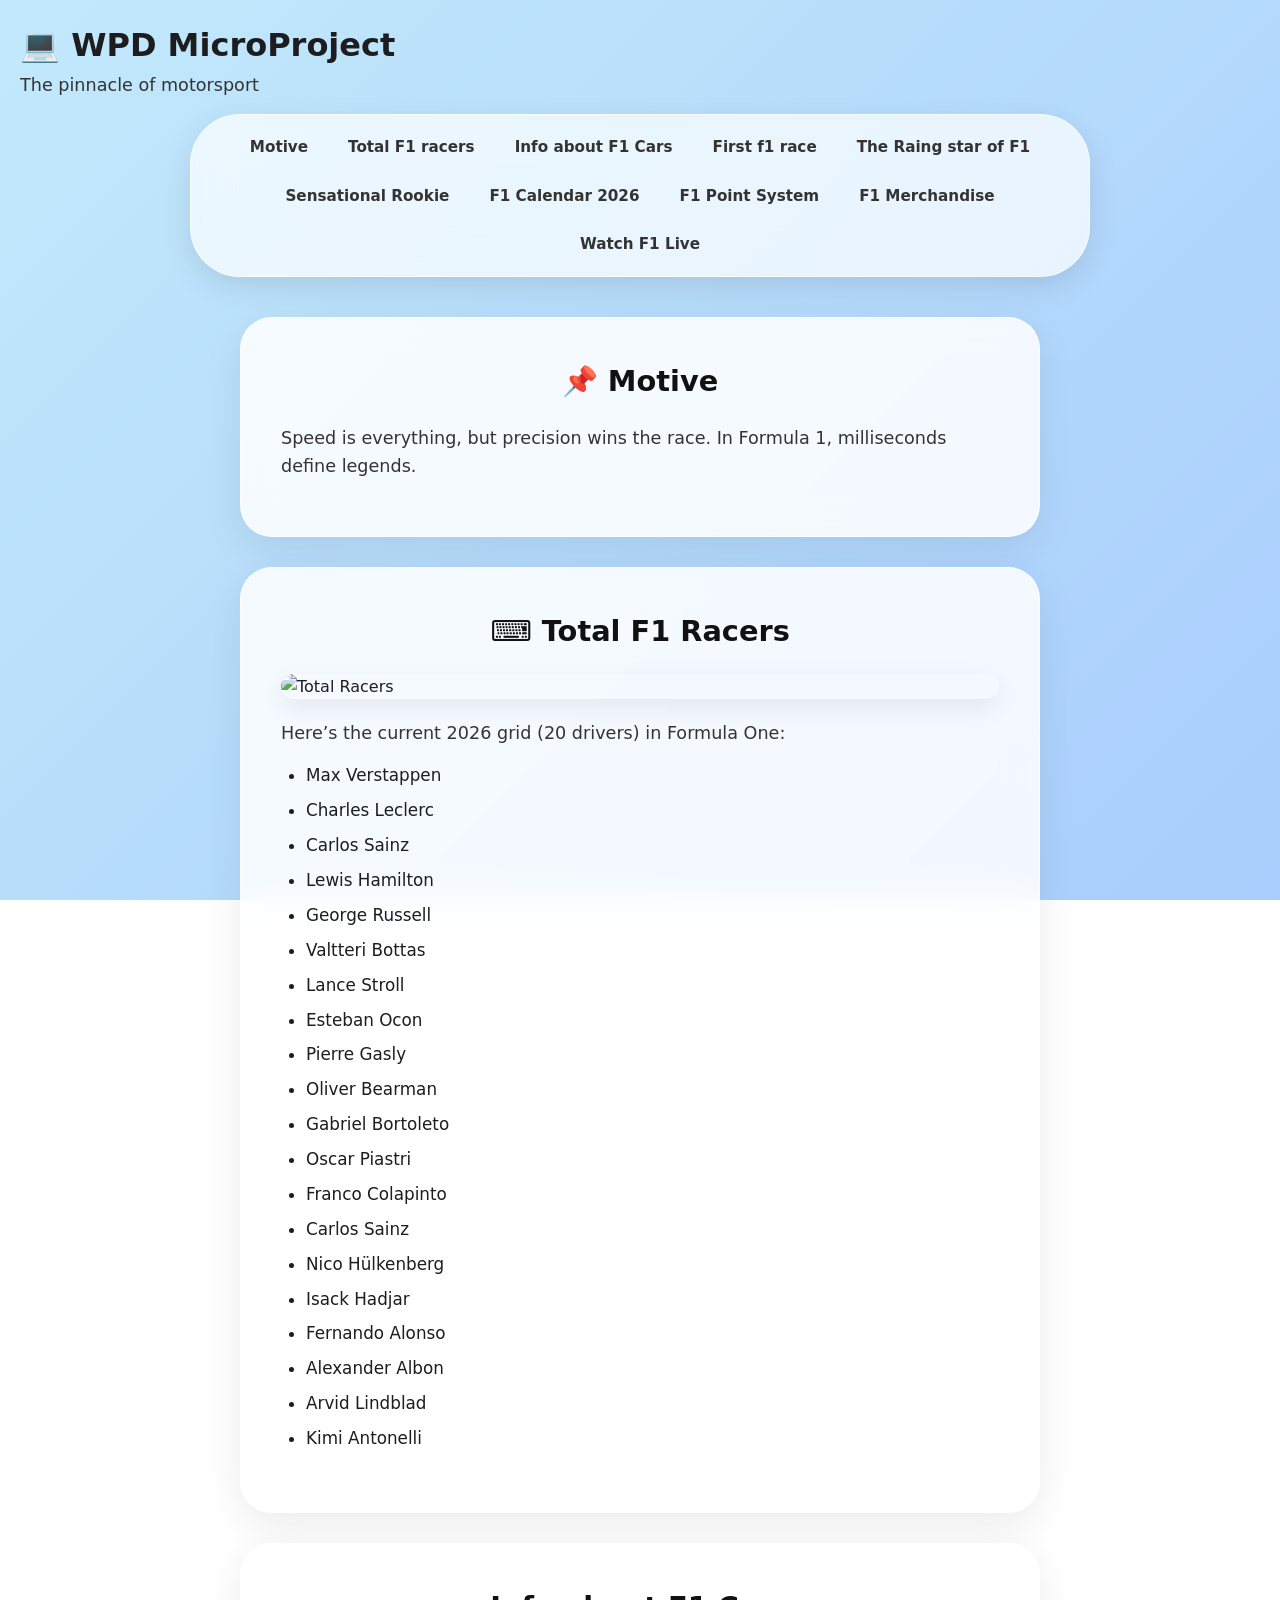
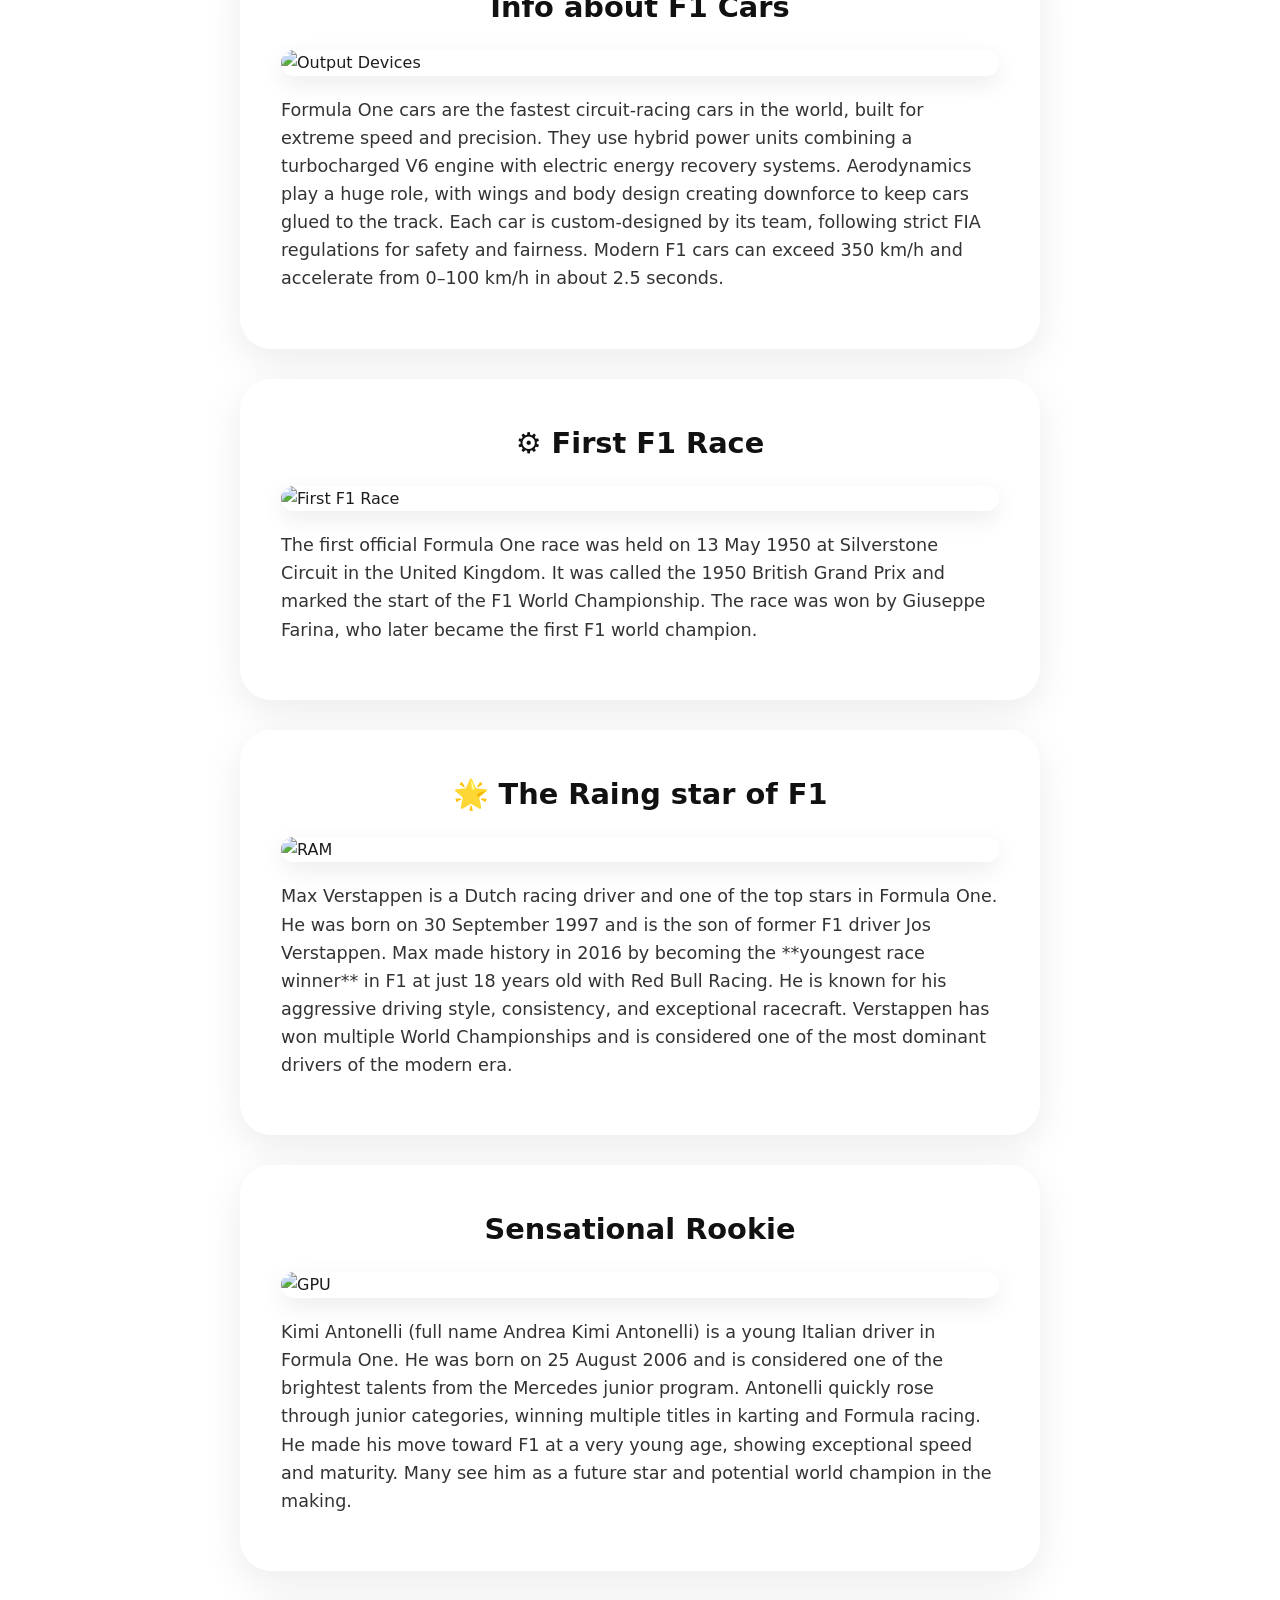
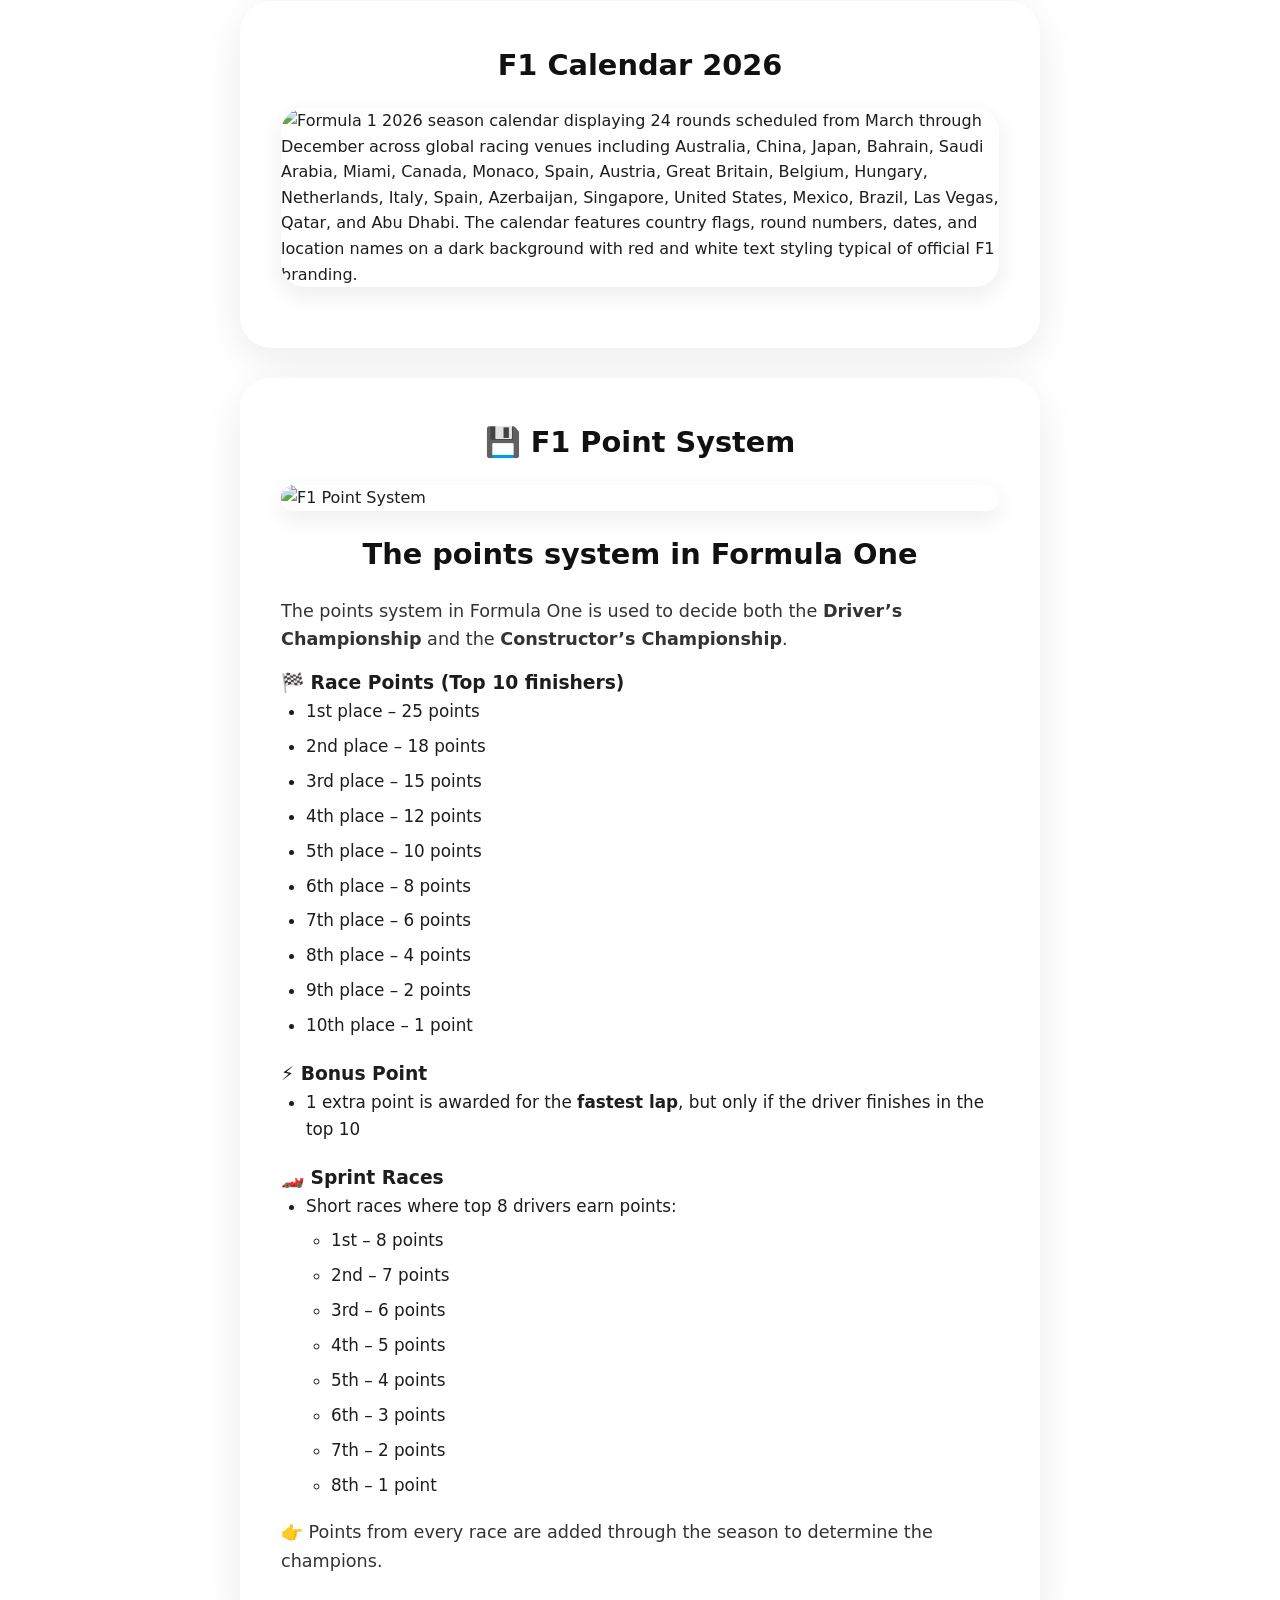
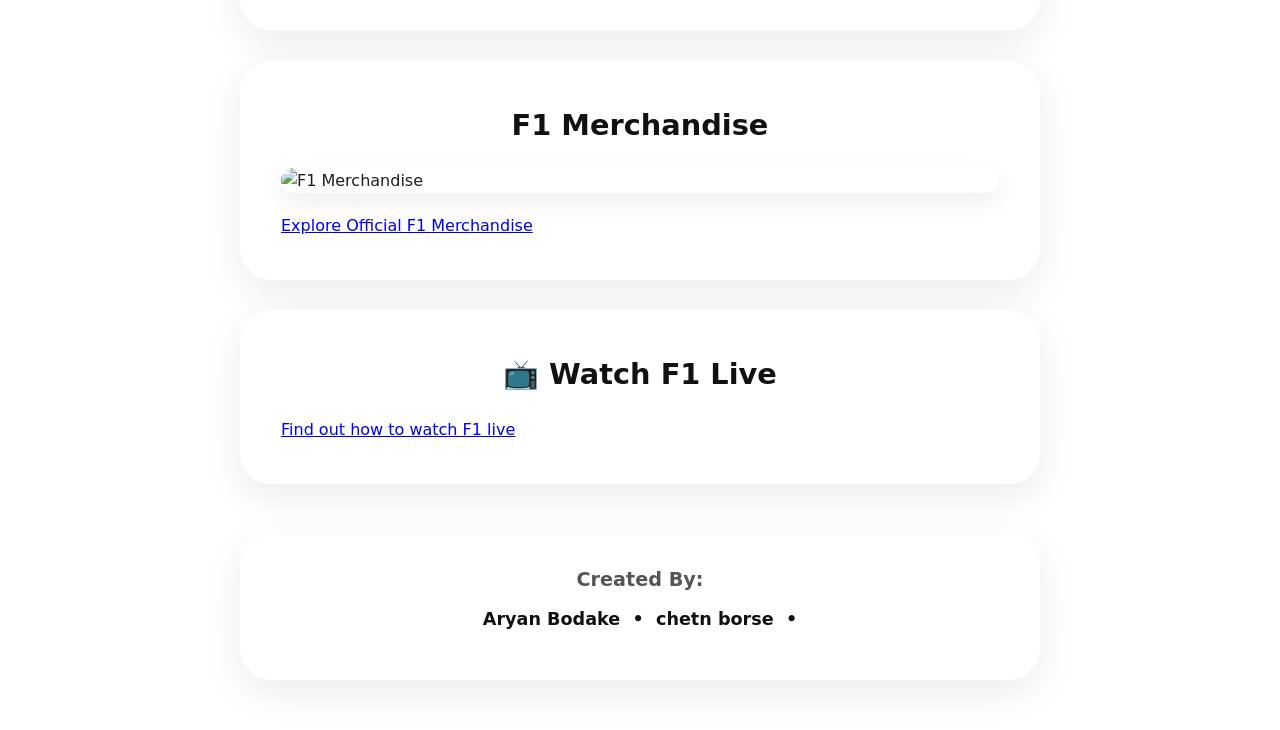
==== commit 24e4ab94: "Remove large video file and use gradient background" ====
--- a/index.html
+++ b/index.html
@@ -8,11 +8,7 @@
 
 <body>
 
-<video autoplay muted loop playsinline id="background-video">
-    <source src="1768987955.mp4" type="video/mp4">
-</video>
-
-<header>
+<body>
     <h1>💻 WPD MicroProject</h1>
     <p>The pinnacle of motorsport</p>
 </header>
--- a/styles.css
+++ b/styles.css
@@ -14,21 +14,21 @@
 body {
     font-family: system-ui, -apple-system, BlinkMacSystemFont, 'Segoe UI', Roboto, sans-serif;
     
+    background: linear-gradient(-45deg, #ff9a9e, #fecfef, #a1c4fd, #c2e9fb);
+    background-size: 400% 400%;
+    animation: smoothGradient 15s ease infinite;
+    background-attachment: fixed;
+    
     color: #1d1d1f;
     line-height: 1.6;
     padding: 20px;
 }
 
-/* Background Video */
-#background-video {
-    position: fixed;
-    top: 0;
-    left: 0;
-    width: 100%;
-    height: 100%;
-    object-fit: cover;
-    z-index: -1;
-    background: linear-gradient(-45deg, #ff9a9e, #fecfef, #a1c4fd, #c2e9fb);
+/* Background Gradient Animation */
+@keyframes smoothGradient {
+    0% { background-position: 0% 50%; }
+    50% { background-position: 100% 50%; }
+    100% { background-position: 0% 50%; }
 }
 
 /* ==========================================================================
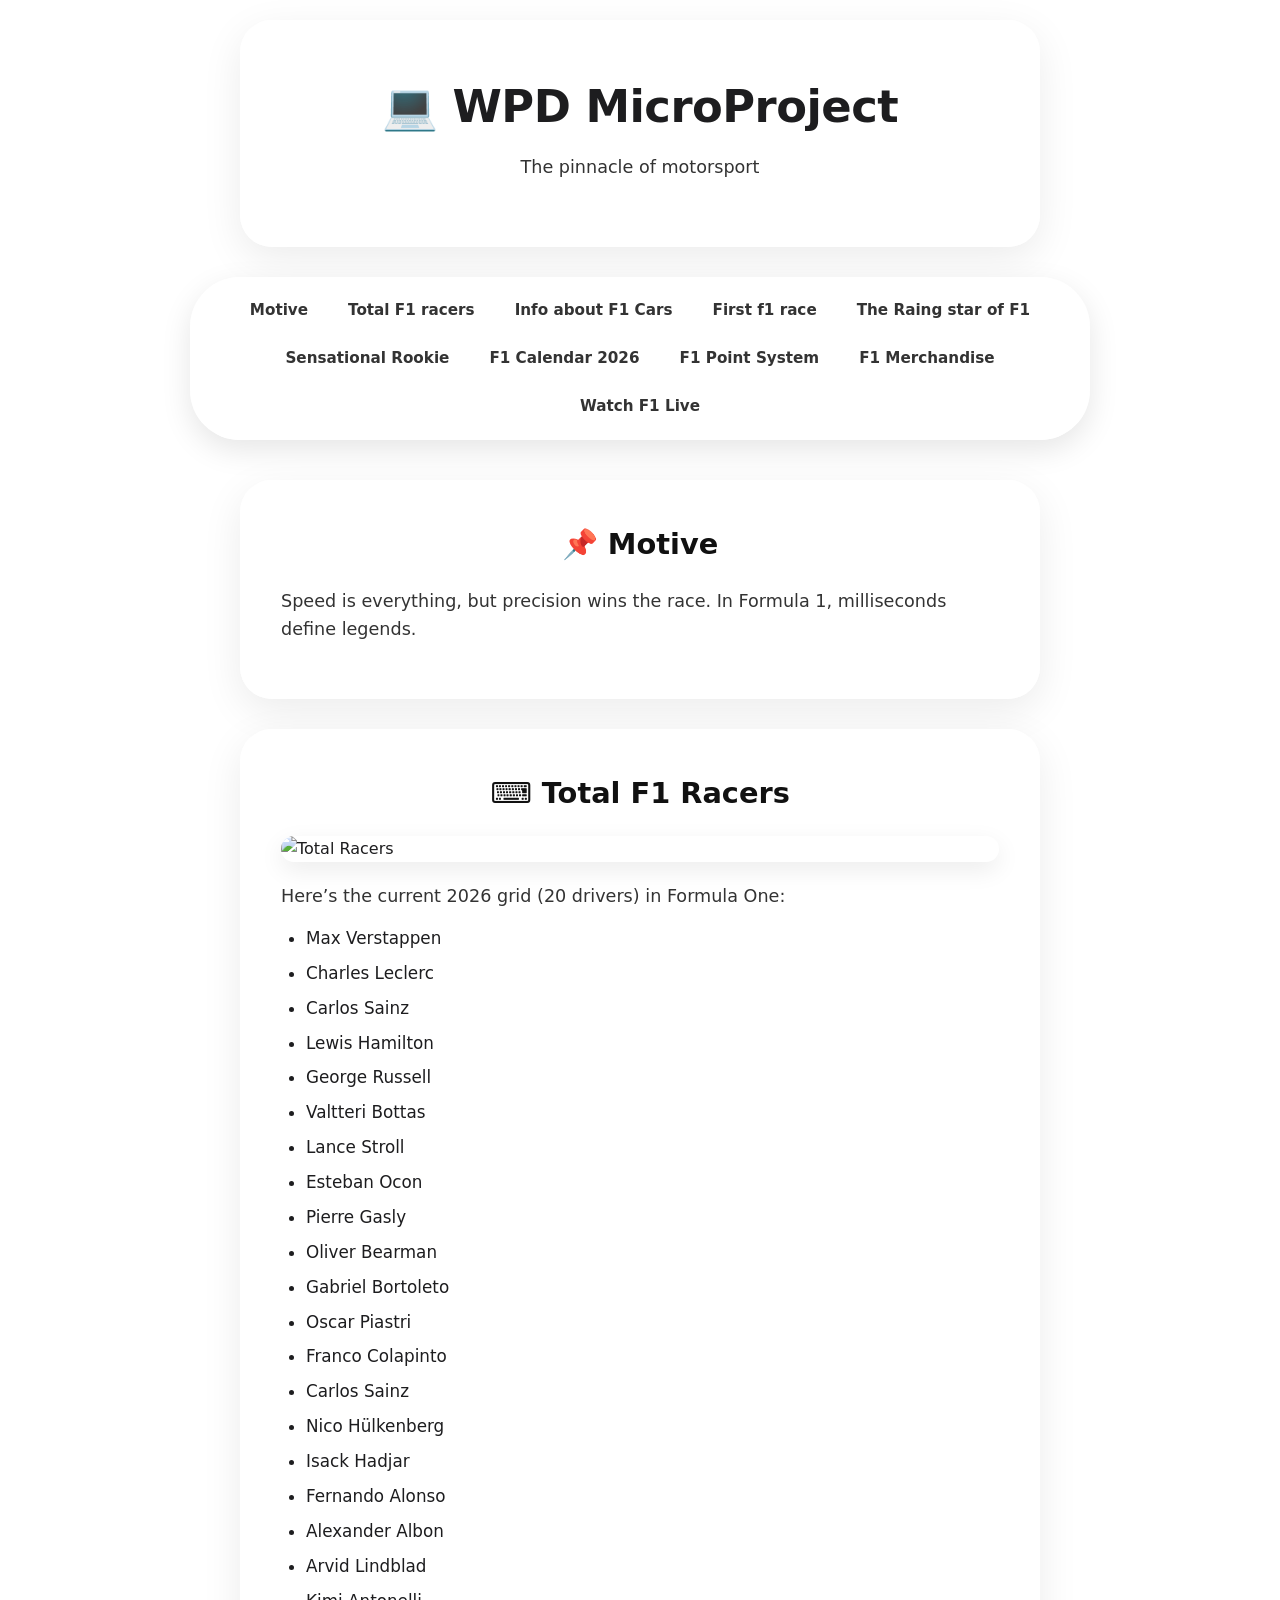
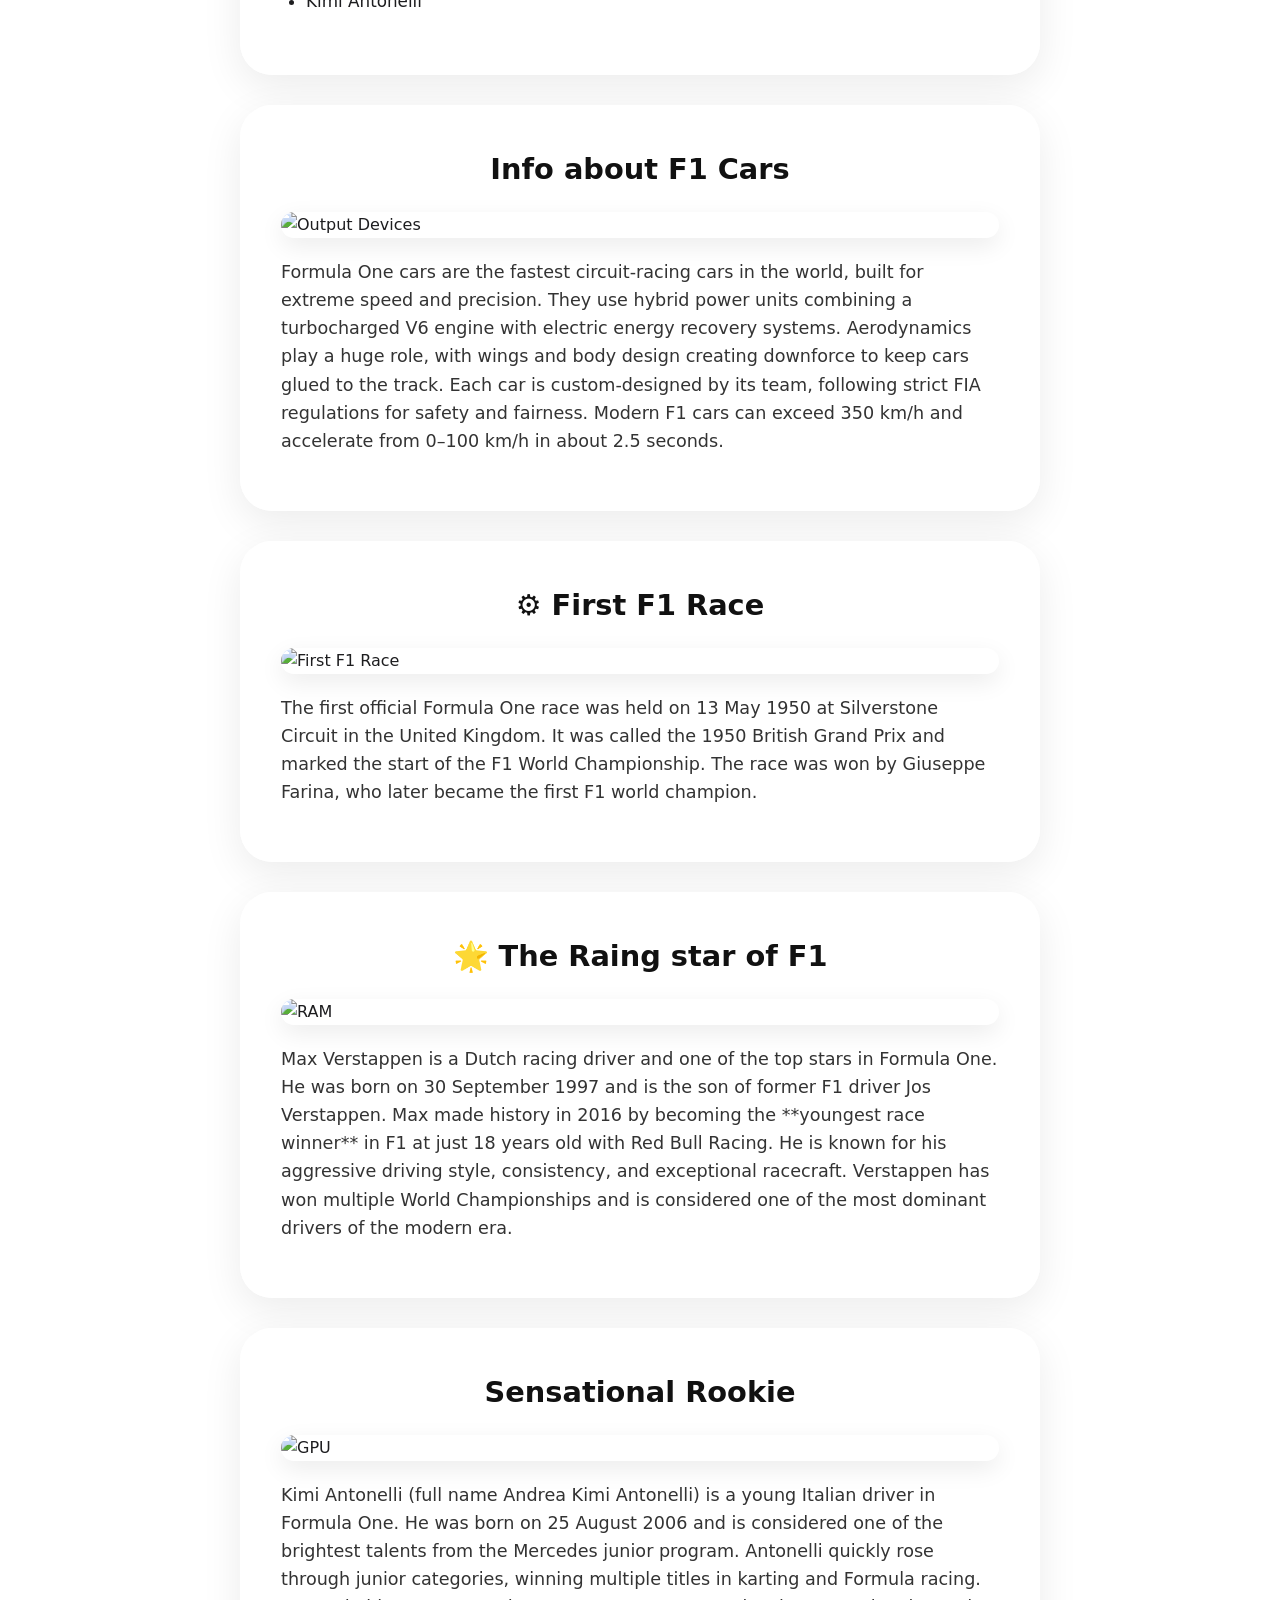
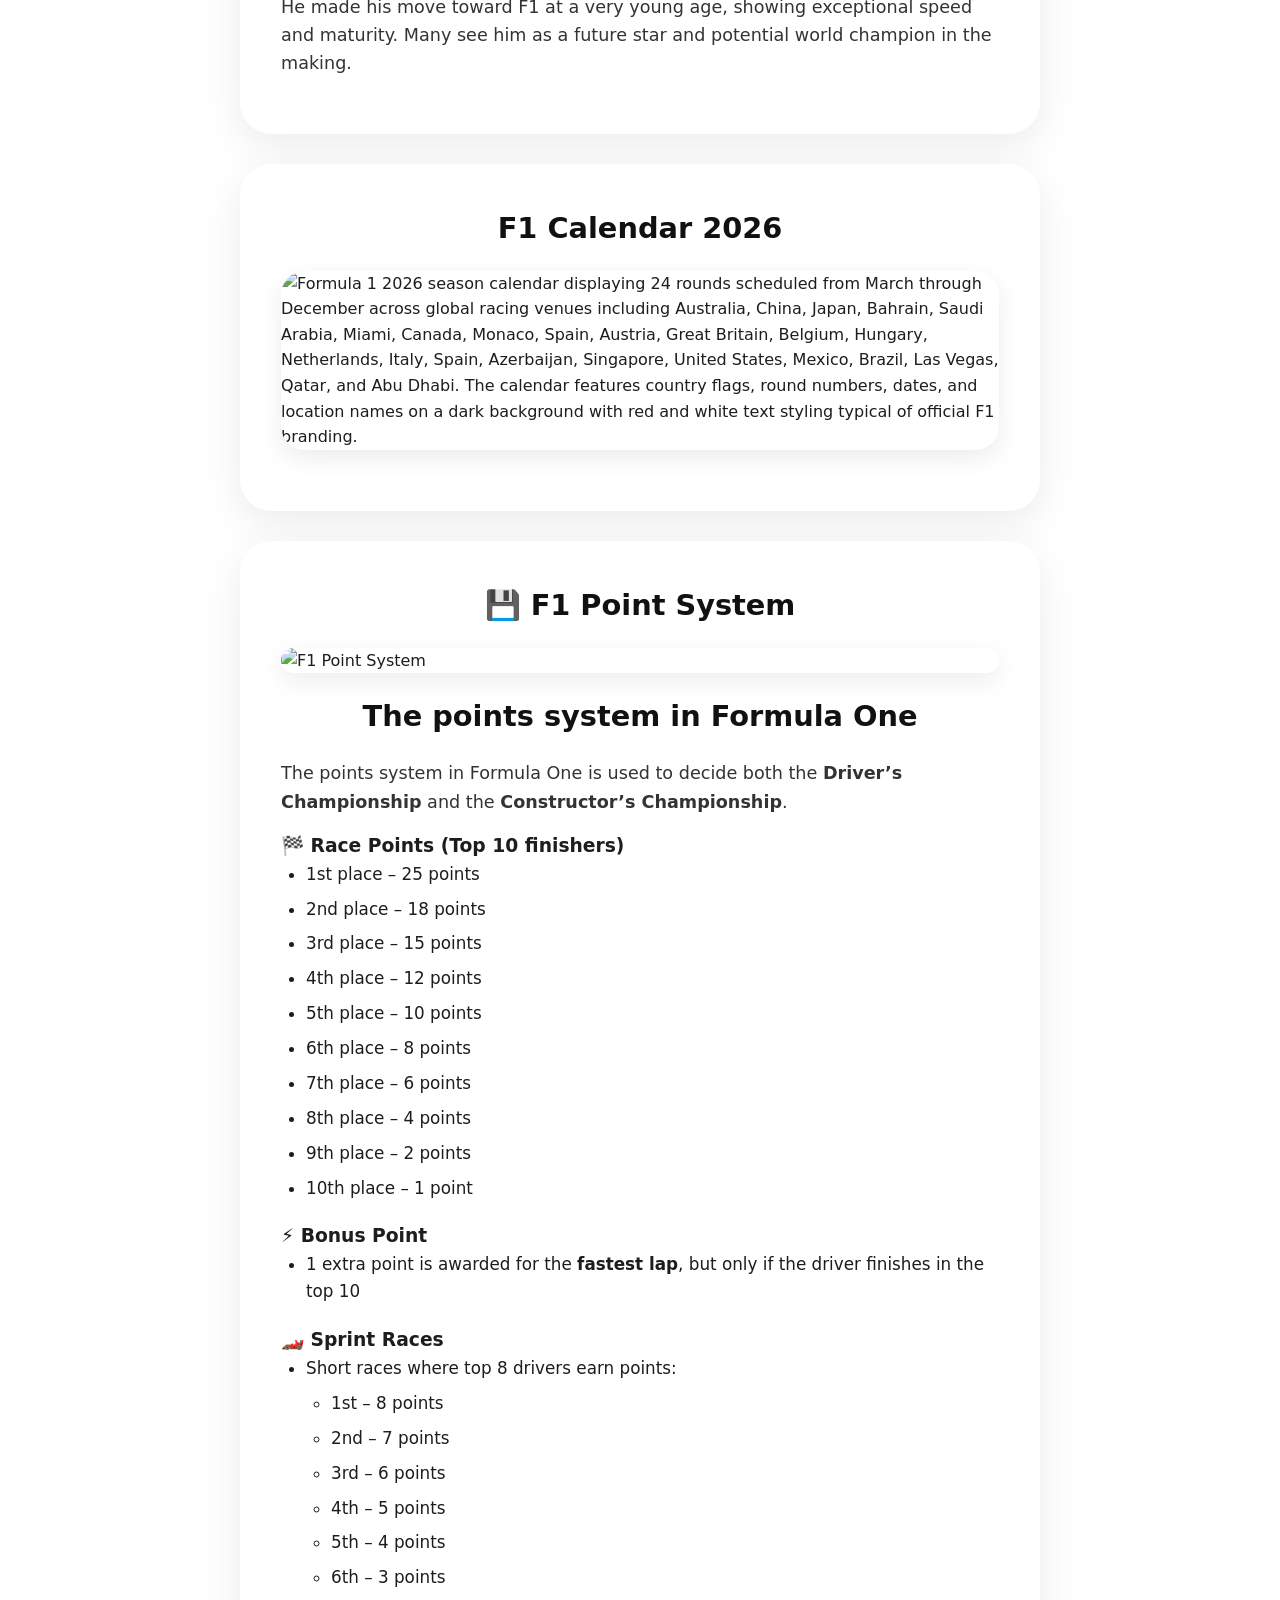
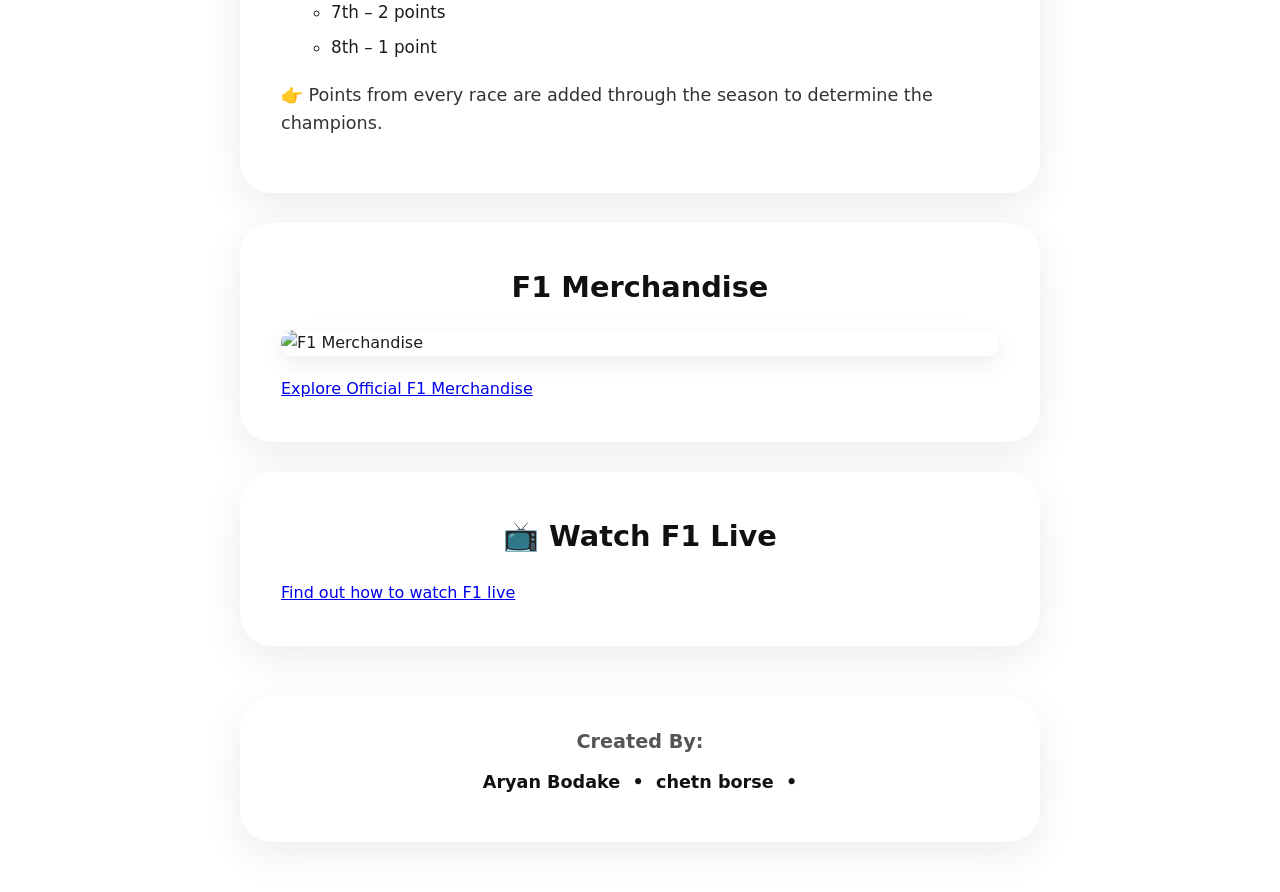
==== commit e904a6d0: "Add 90MB video as background" ====
--- a/index.html
+++ b/index.html
@@ -8,7 +8,11 @@
 
 <body>
 
-<body>
+<video autoplay muted loop playsinline id="background-video">
+    <source src="1768987955 (1).mp4" type="video/mp4">
+</video>
+
+<header>
     <h1>💻 WPD MicroProject</h1>
     <p>The pinnacle of motorsport</p>
 </header>
--- a/styles.css
+++ b/styles.css
@@ -14,21 +14,20 @@
 body {
     font-family: system-ui, -apple-system, BlinkMacSystemFont, 'Segoe UI', Roboto, sans-serif;
     
-    background: linear-gradient(-45deg, #ff9a9e, #fecfef, #a1c4fd, #c2e9fb);
-    background-size: 400% 400%;
-    animation: smoothGradient 15s ease infinite;
-    background-attachment: fixed;
-    
     color: #1d1d1f;
     line-height: 1.6;
     padding: 20px;
 }
 
-/* Background Gradient Animation */
-@keyframes smoothGradient {
-    0% { background-position: 0% 50%; }
-    50% { background-position: 100% 50%; }
-    100% { background-position: 0% 50%; }
+/* Background Video */
+#background-video {
+    position: fixed;
+    top: 0;
+    left: 0;
+    width: 100%;
+    height: 100%;
+    object-fit: cover;
+    z-index: -1;
 }
 
 /* ==========================================================================
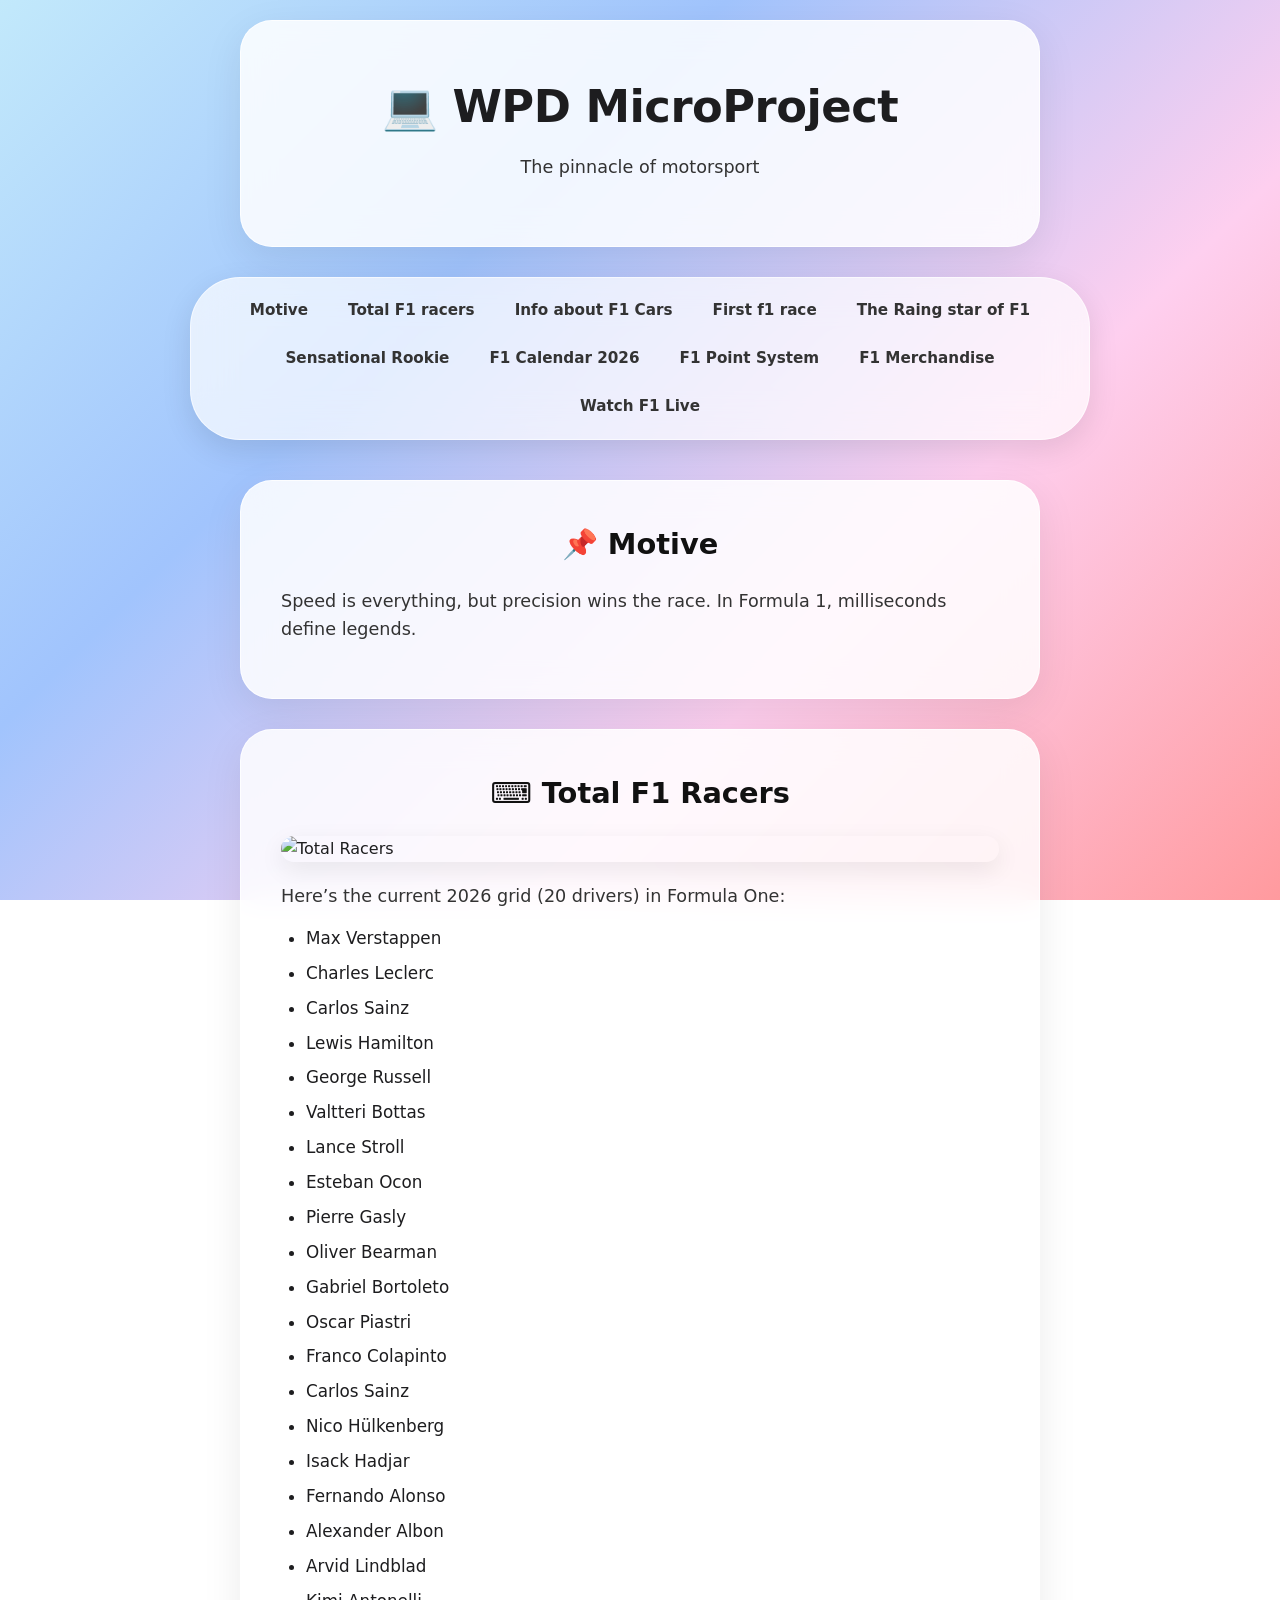
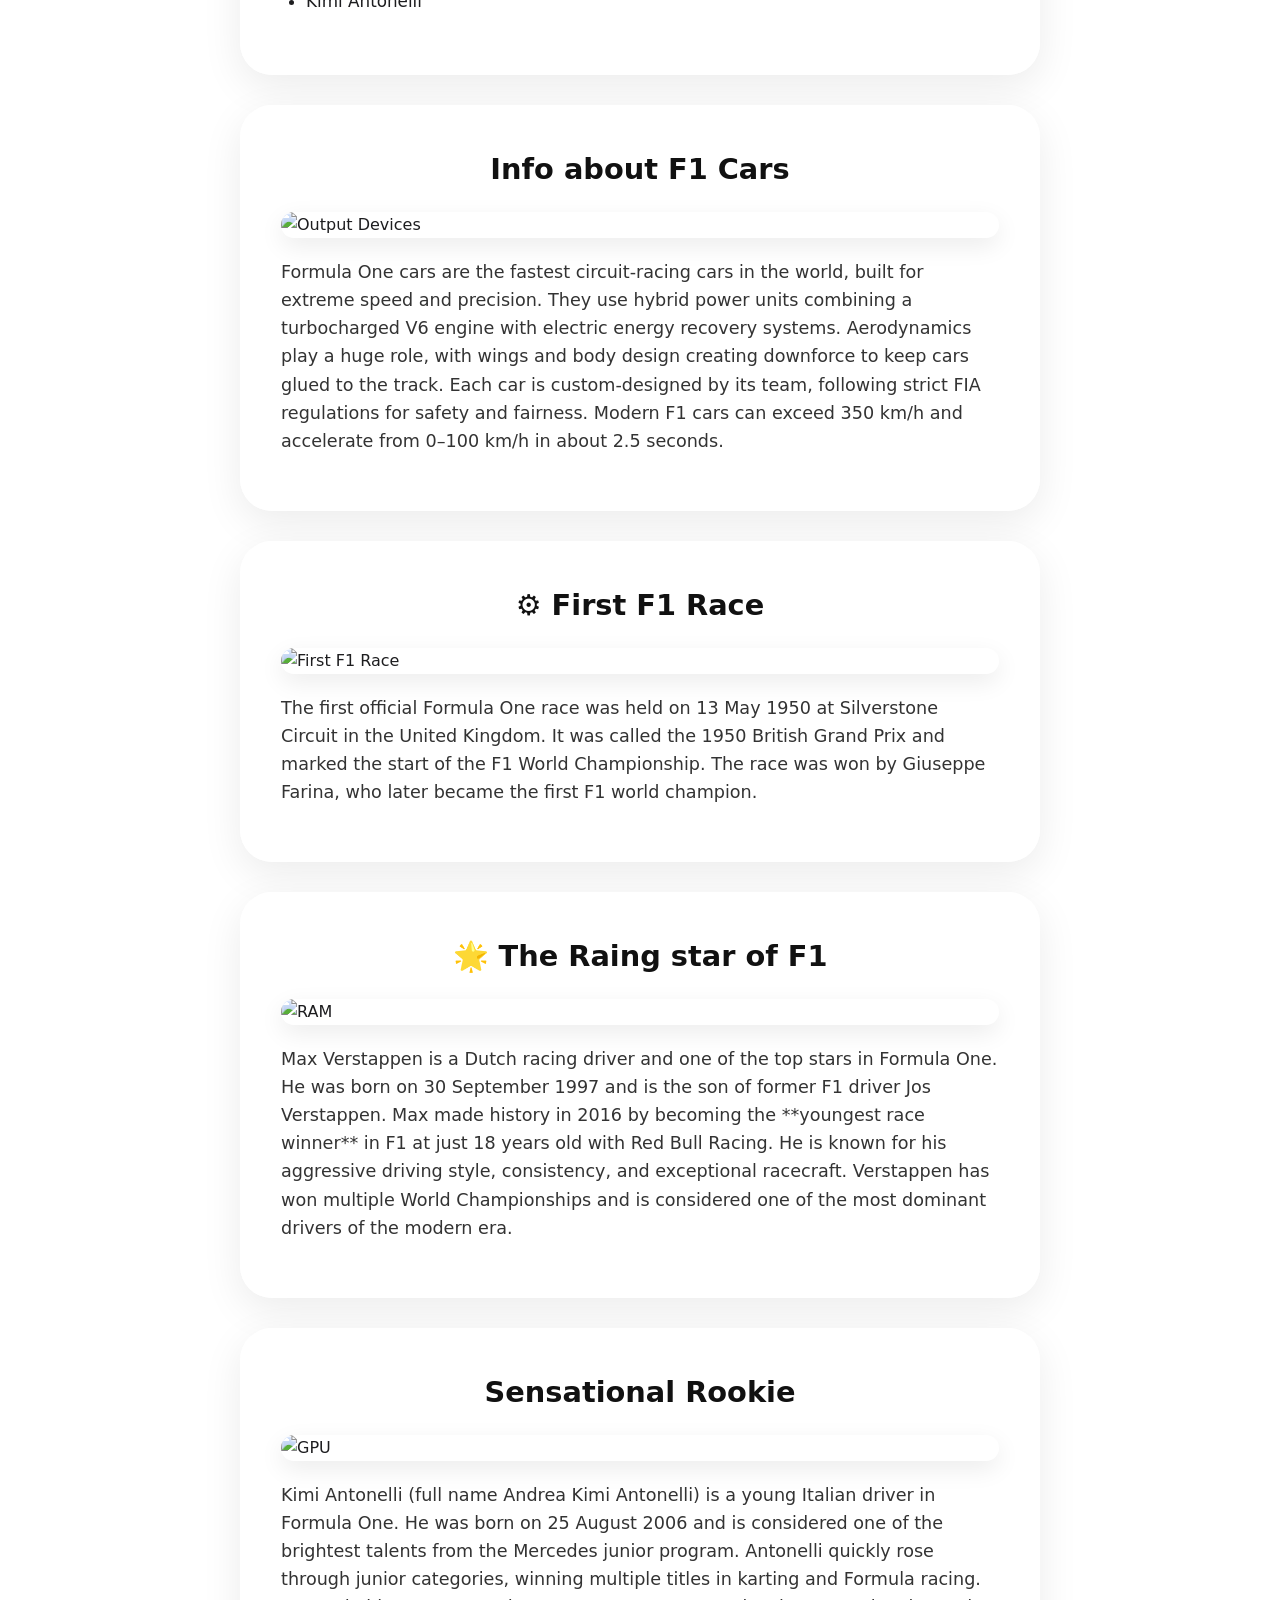
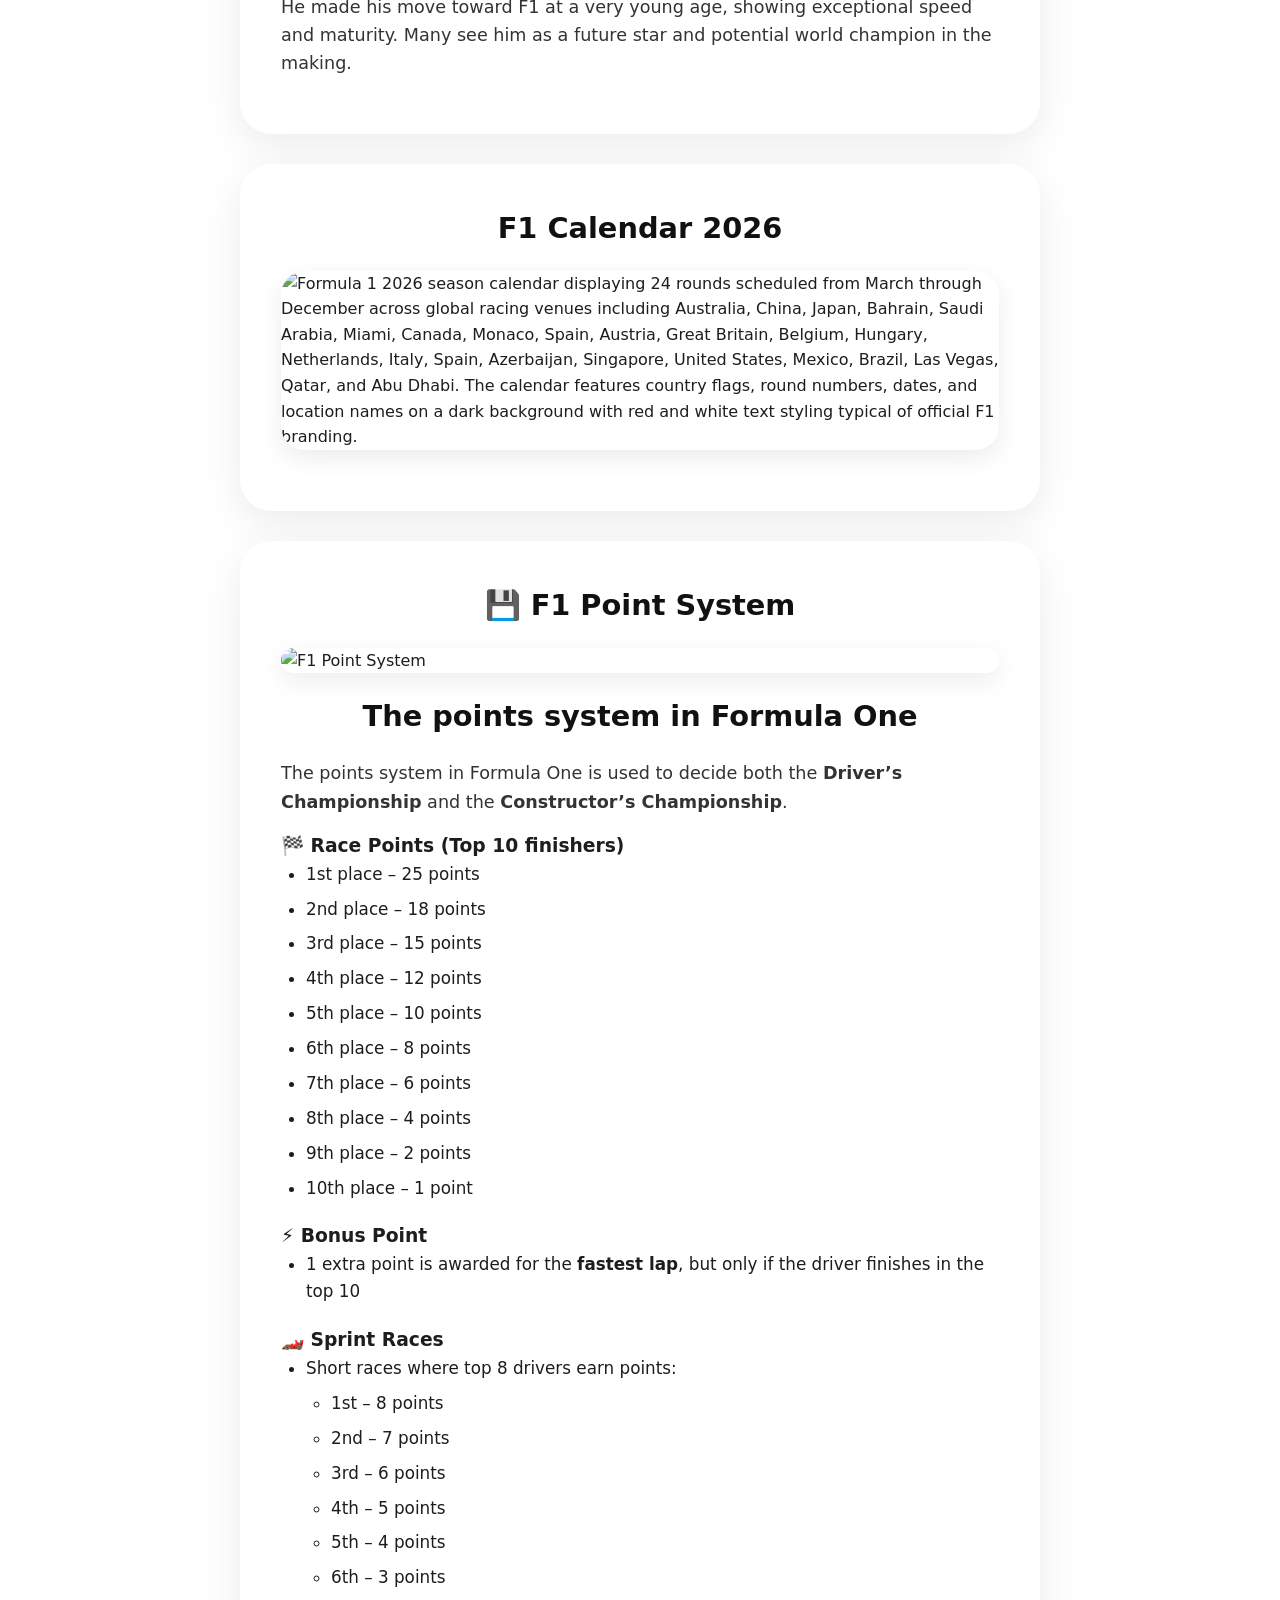
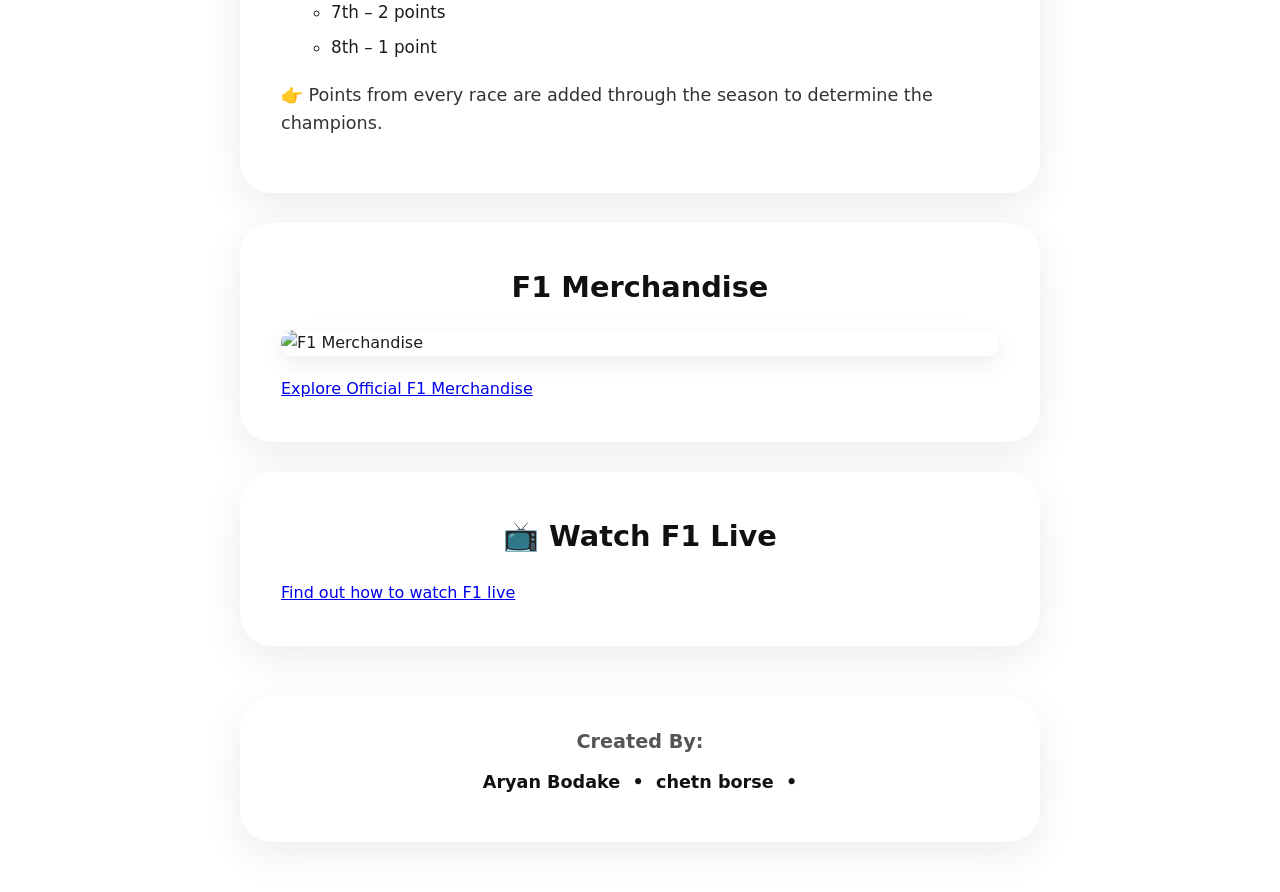
==== commit c811e641: "Add video error handling and fallback gradient" ====
--- a/index.html
+++ b/index.html
@@ -4,6 +4,21 @@
     <meta name="viewport" content="width=device-width, initial-scale=1.0">
     <title>WPD MicroProject</title>
     <link rel="stylesheet" href="styles.css">
+    <script>
+        document.addEventListener('DOMContentLoaded', function() {
+            const video = document.getElementById('background-video');
+            video.addEventListener('error', function() {
+                console.log('Video failed to load');
+                video.style.display = 'none';
+                document.body.style.background = 'linear-gradient(-45deg, #ff9a9e, #fecfef, #a1c4fd, #c2e9fb)';
+                document.body.style.backgroundSize = '400% 400%';
+                document.body.style.animation = 'smoothGradient 15s ease infinite';
+            });
+            video.addEventListener('loadeddata', function() {
+                console.log('Video loaded successfully');
+            });
+        });
+    </script>
 </head>
 
 <body>
--- a/styles.css
+++ b/styles.css
@@ -28,6 +28,14 @@
     height: 100%;
     object-fit: cover;
     z-index: -1;
+    background: linear-gradient(-45deg, #ff9a9e, #fecfef, #a1c4fd, #c2e9fb);
+}
+
+/* Background Gradient Animation */
+@keyframes smoothGradient {
+    0% { background-position: 0% 50%; }
+    50% { background-position: 100% 50%; }
+    100% { background-position: 0% 50%; }
 }
 
 /* ==========================================================================
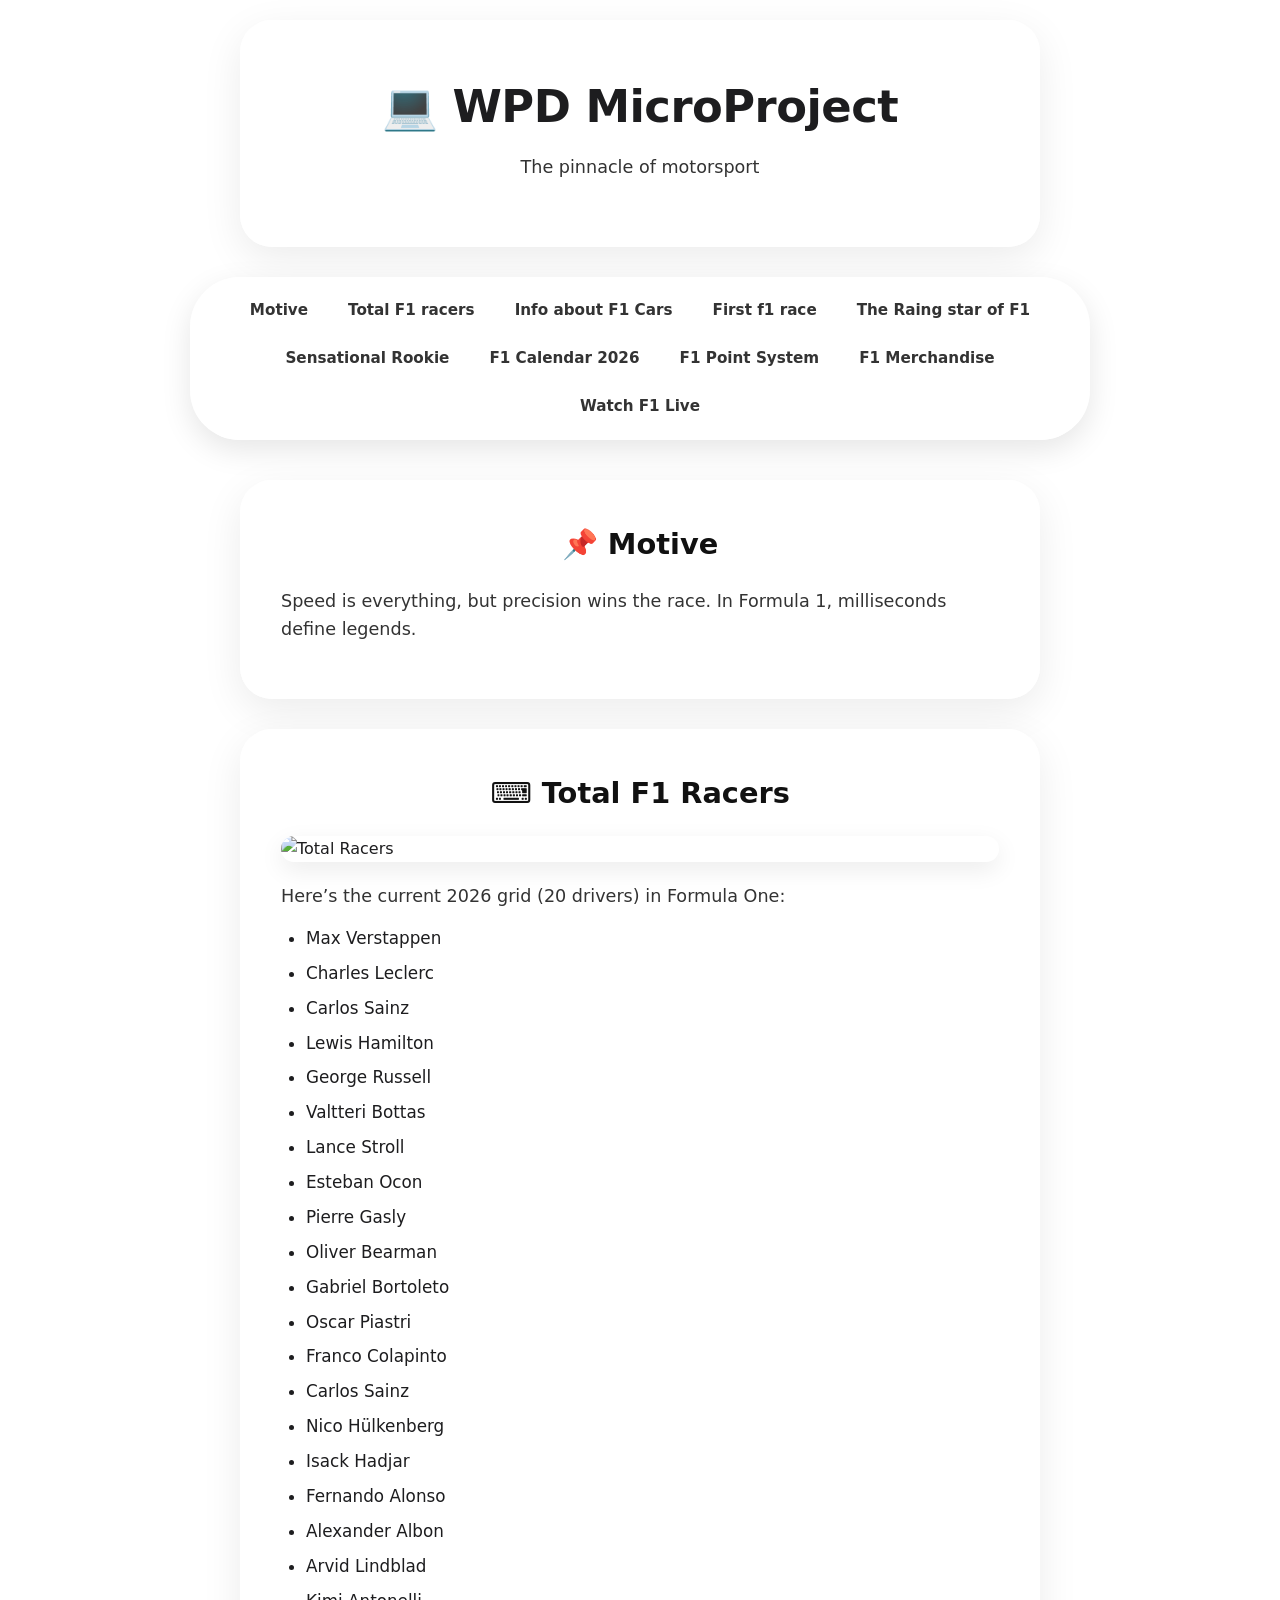
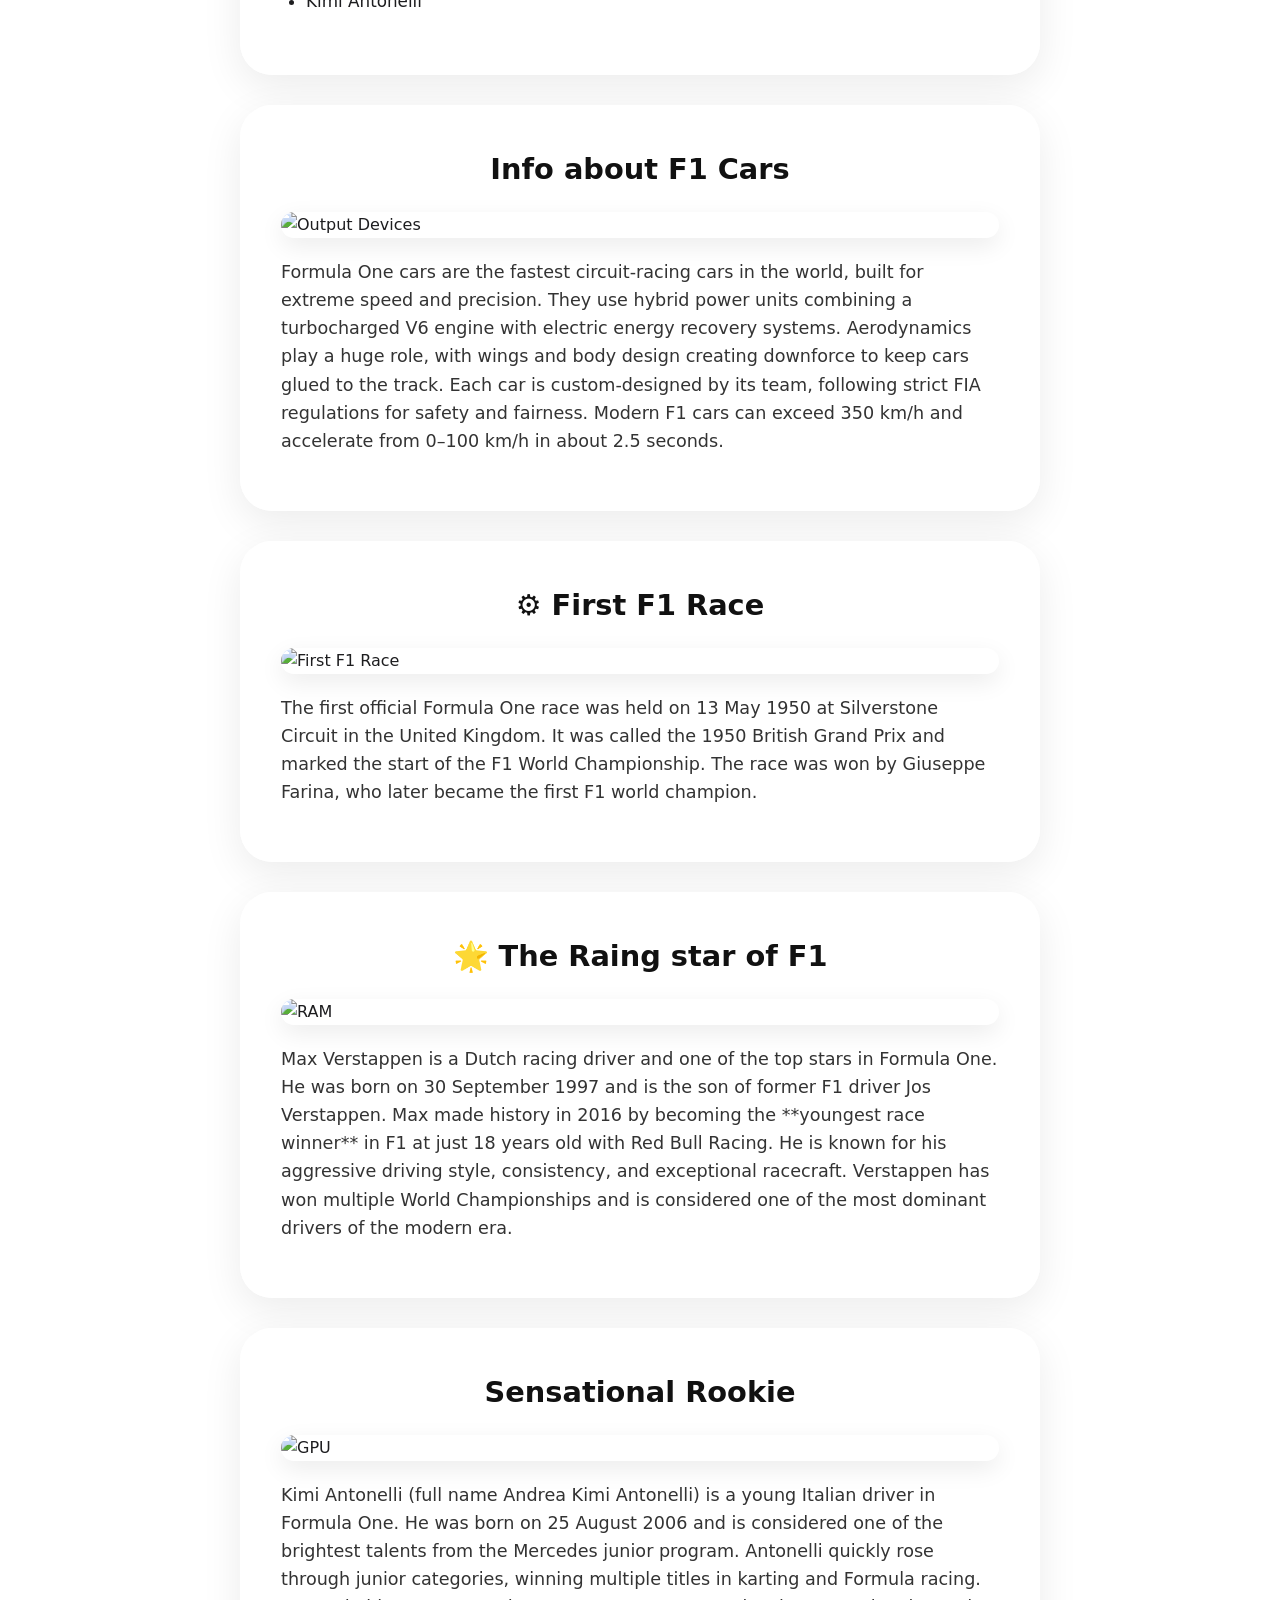
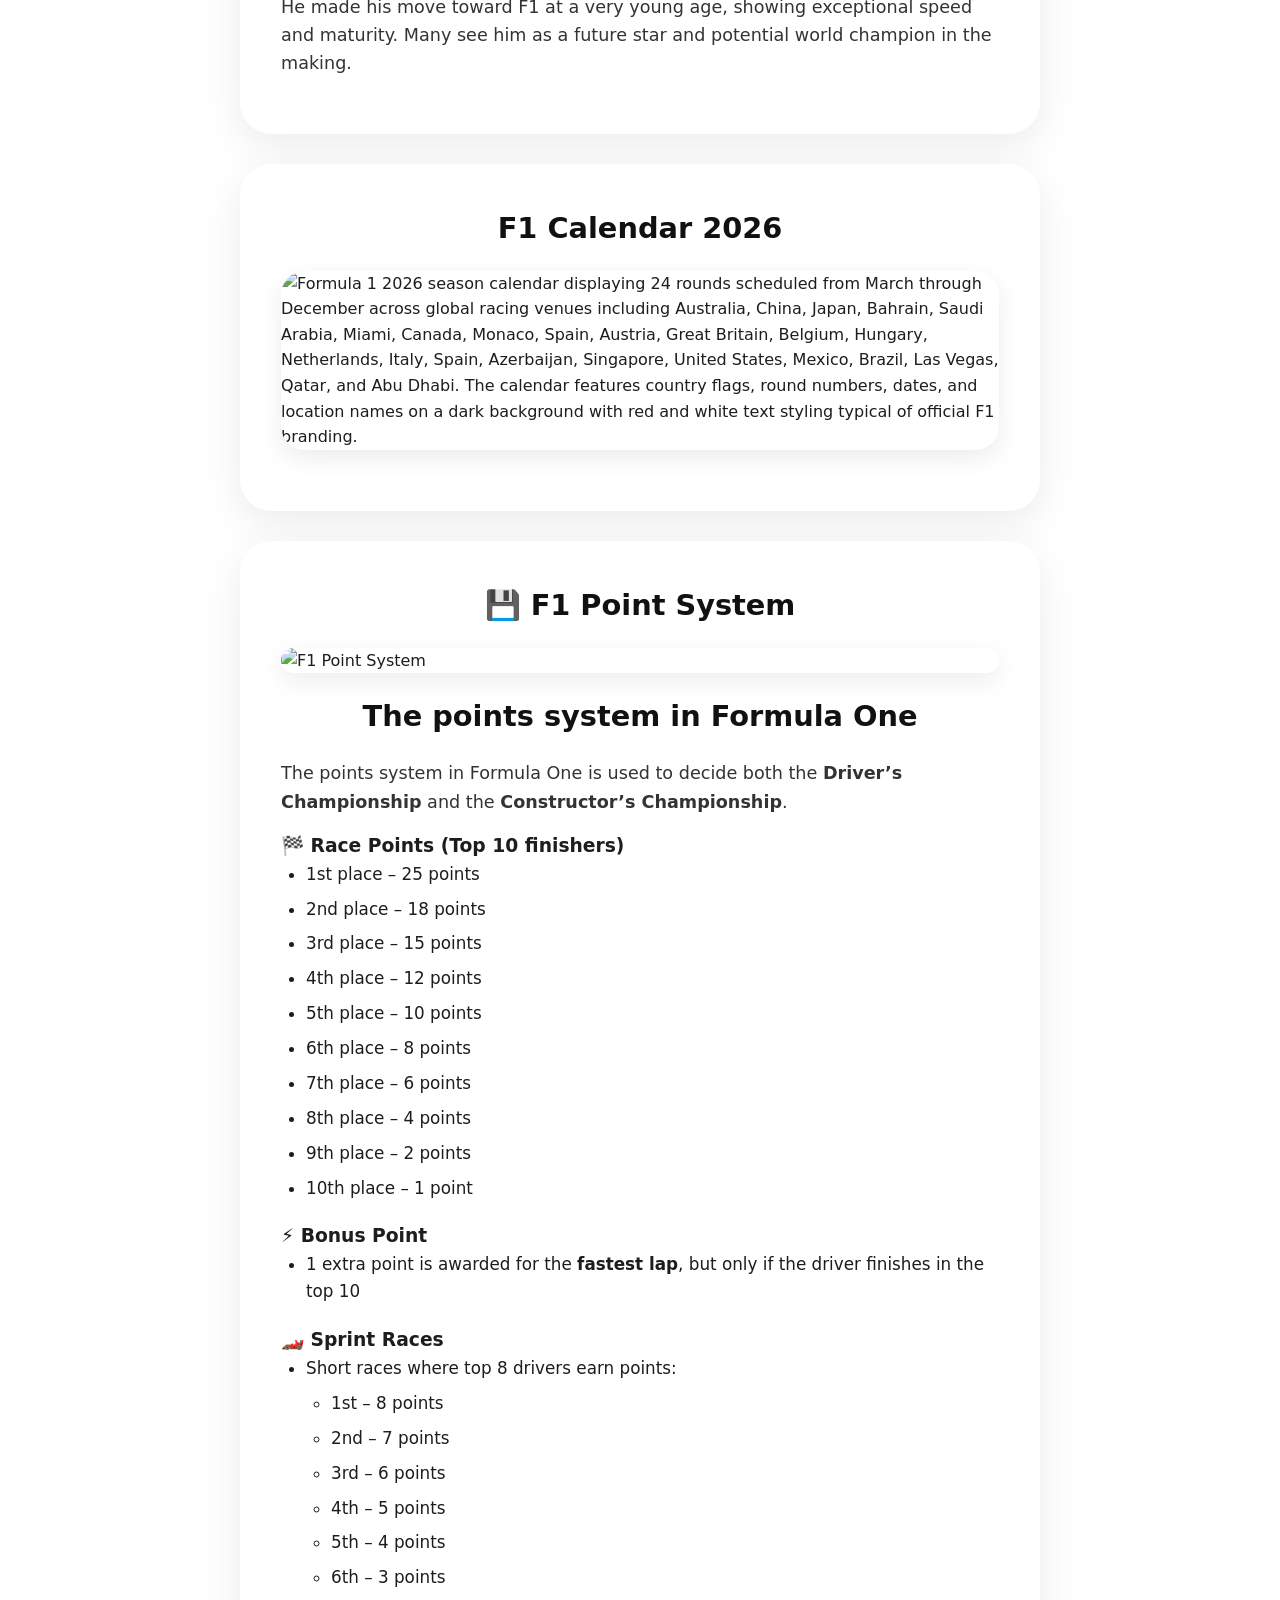
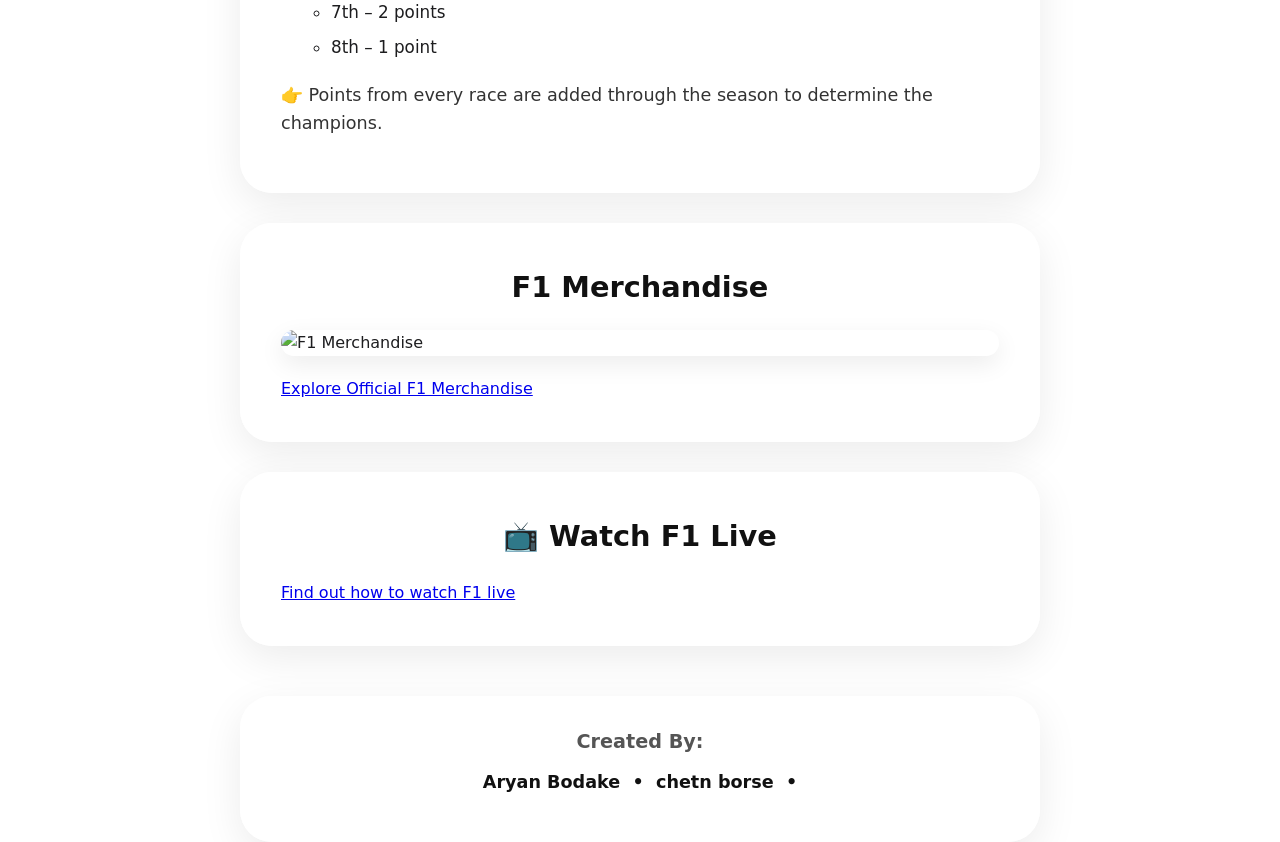
==== commit d71f76dc: "Fix video alignment and remove gradient interference" ====
--- a/index.html
+++ b/index.html
@@ -7,15 +7,21 @@
     <script>
         document.addEventListener('DOMContentLoaded', function() {
             const video = document.getElementById('background-video');
-            video.addEventListener('error', function() {
-                console.log('Video failed to load');
+            video.addEventListener('error', function(e) {
+                console.log('Video failed to load:', e);
                 video.style.display = 'none';
                 document.body.style.background = 'linear-gradient(-45deg, #ff9a9e, #fecfef, #a1c4fd, #c2e9fb)';
                 document.body.style.backgroundSize = '400% 400%';
                 document.body.style.animation = 'smoothGradient 15s ease infinite';
+                document.body.style.backgroundAttachment = 'fixed';
             });
             video.addEventListener('loadeddata', function() {
                 console.log('Video loaded successfully');
+                // Ensure video is visible and playing
+                video.style.display = 'block';
+            });
+            video.addEventListener('play', function() {
+                console.log('Video started playing');
             });
         });
     </script>
--- a/styles.css
+++ b/styles.css
@@ -7,6 +7,12 @@
     box-sizing: border-box;
 }
 
+html, body {
+    margin: 0;
+    padding: 0;
+    height: 100%;
+}
+
 html {
     scroll-behavior: smooth;
 }
@@ -17,6 +23,9 @@
     color: #1d1d1f;
     line-height: 1.6;
     padding: 20px;
+    position: relative;
+    z-index: 1;
+    min-height: 100vh;
 }
 
 /* Background Video */
@@ -24,11 +33,11 @@
     position: fixed;
     top: 0;
     left: 0;
-    width: 100%;
-    height: 100%;
+    width: 100vw;
+    height: 100vh;
     object-fit: cover;
     z-index: -1;
-    background: linear-gradient(-45deg, #ff9a9e, #fecfef, #a1c4fd, #c2e9fb);
+    pointer-events: none;
 }
 
 /* Background Gradient Animation */
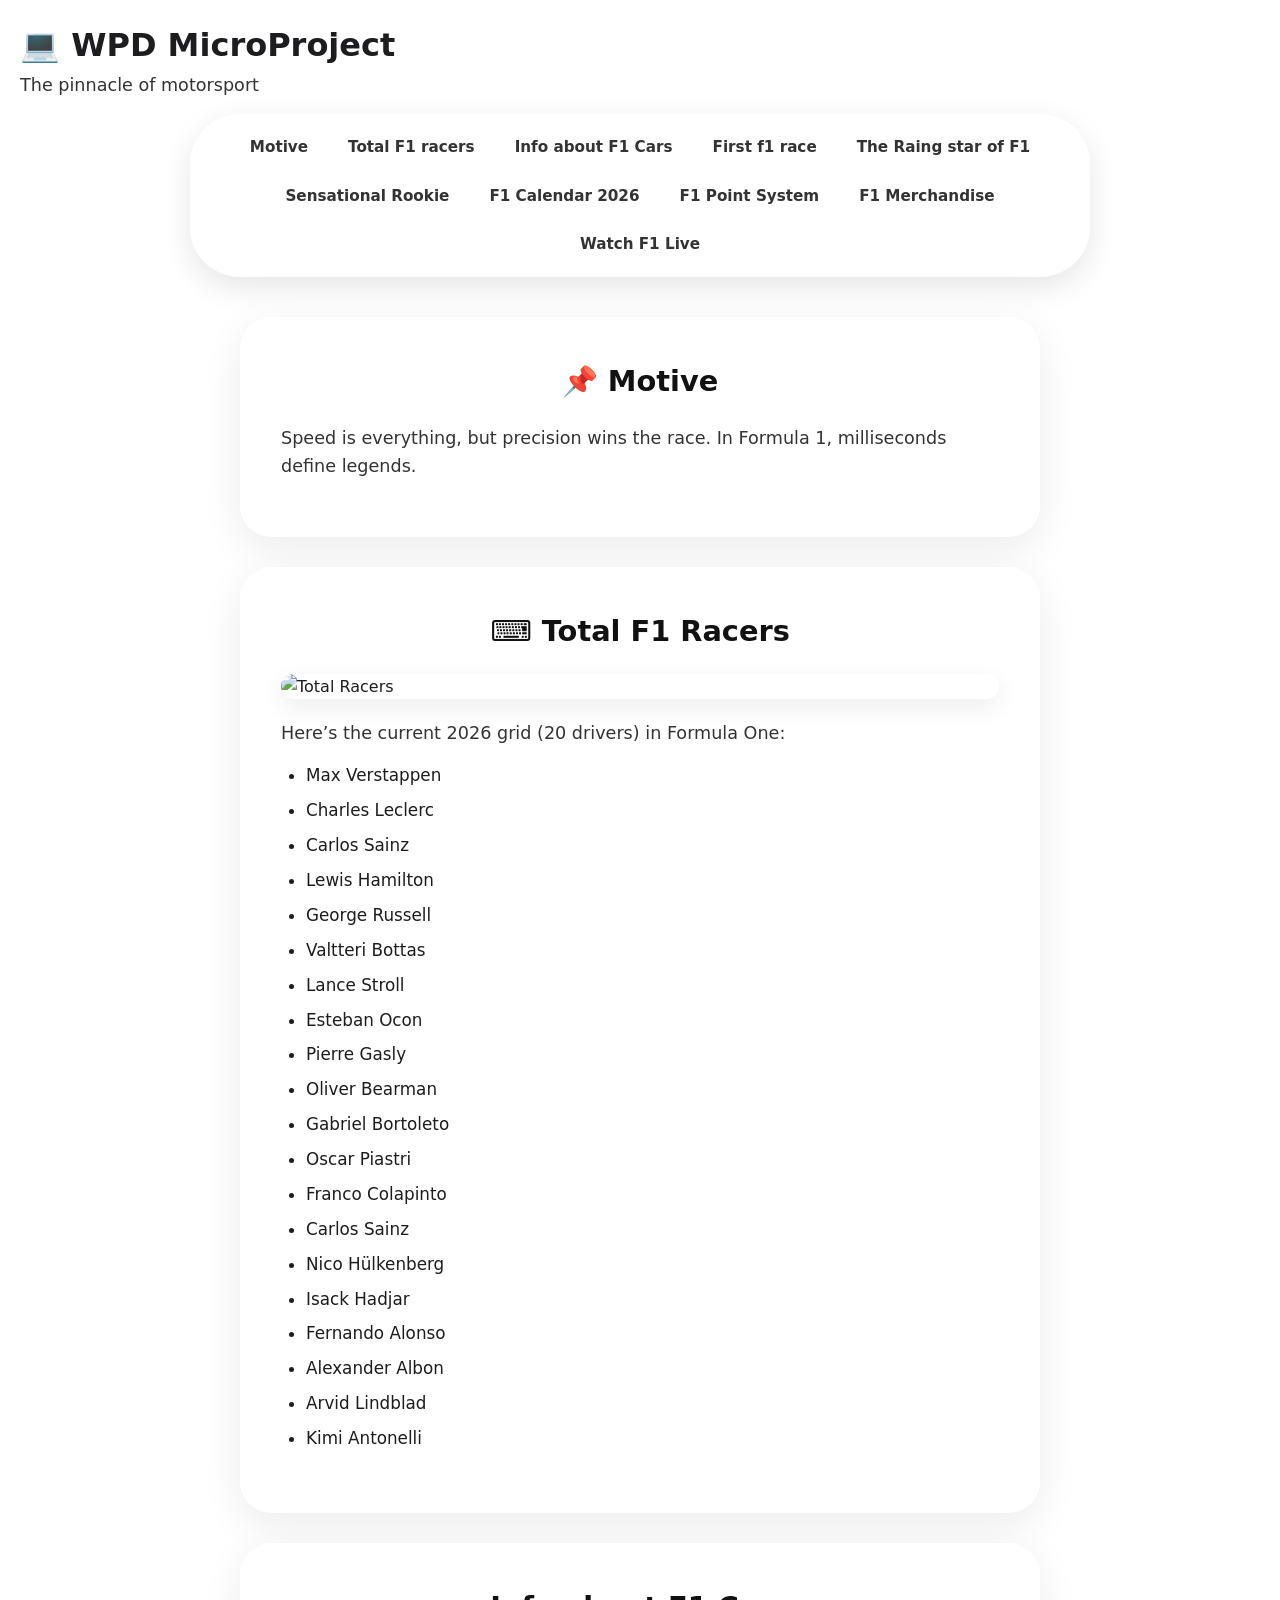
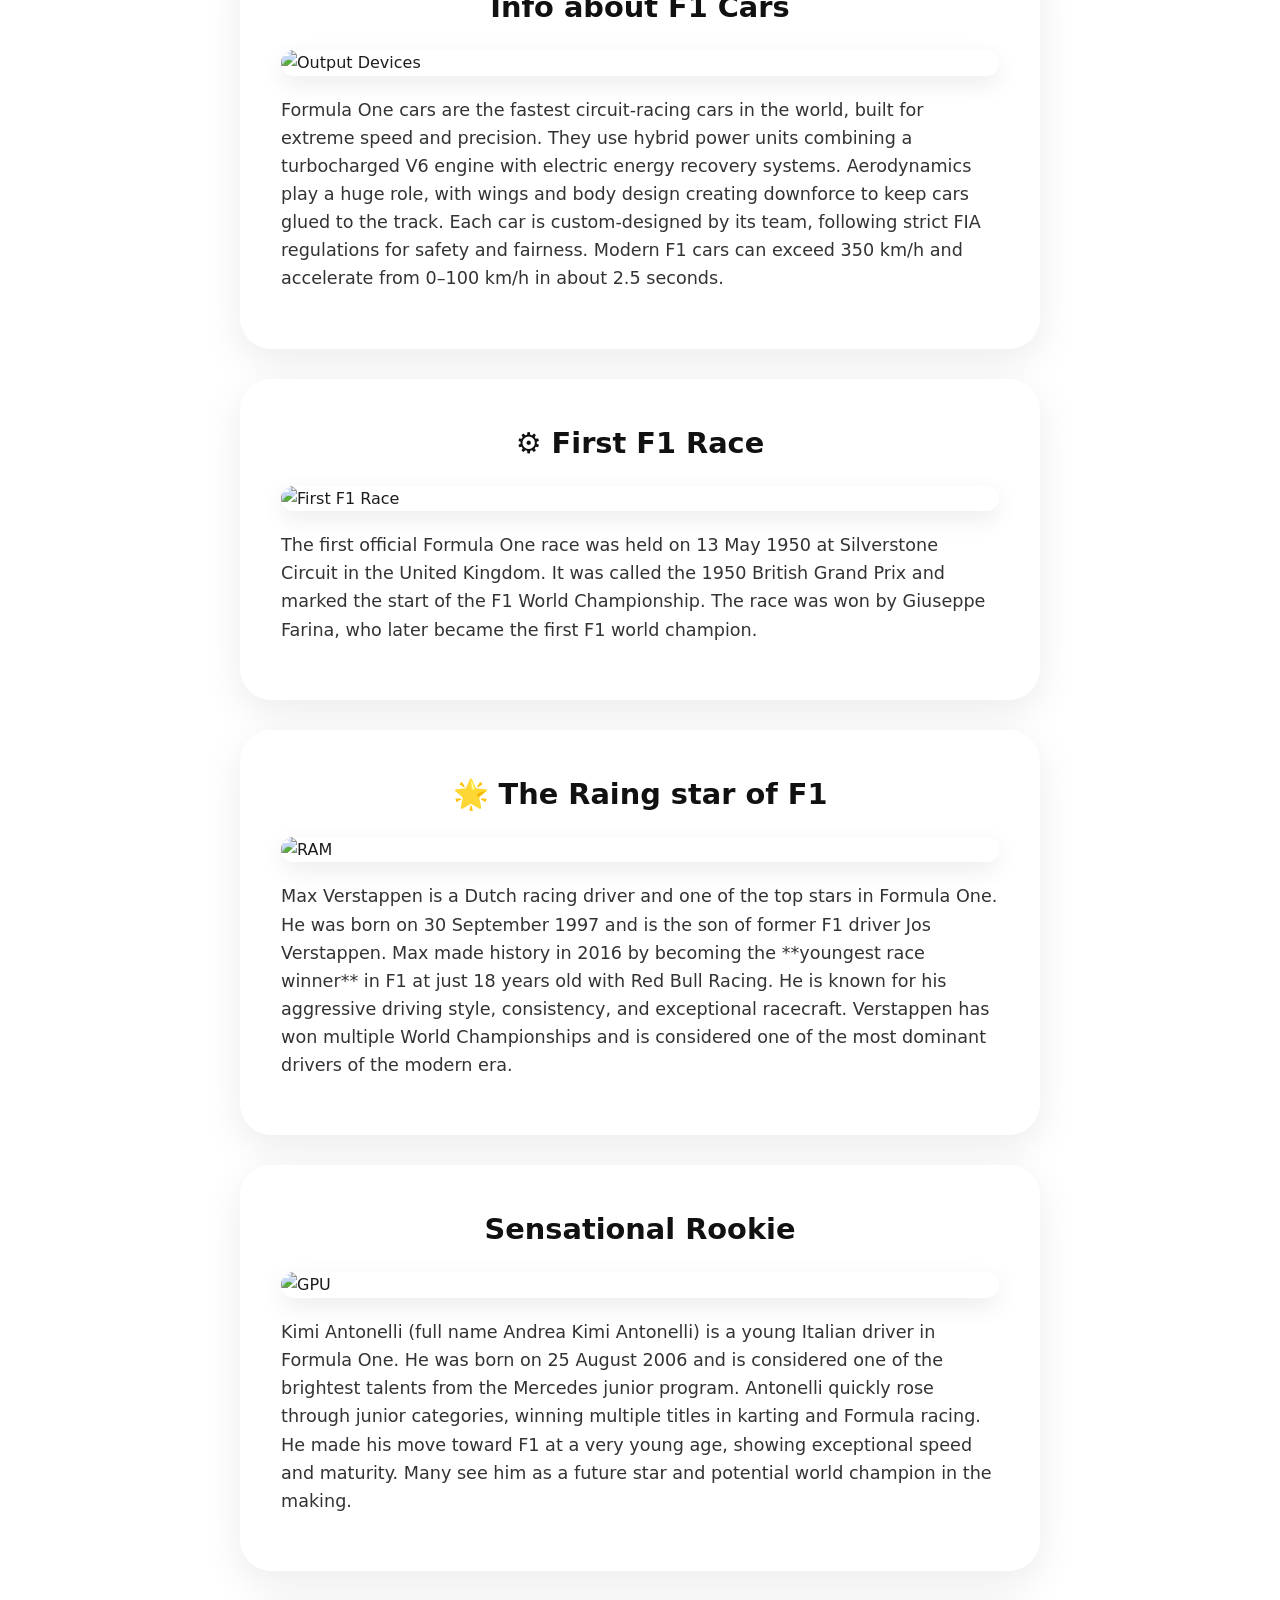
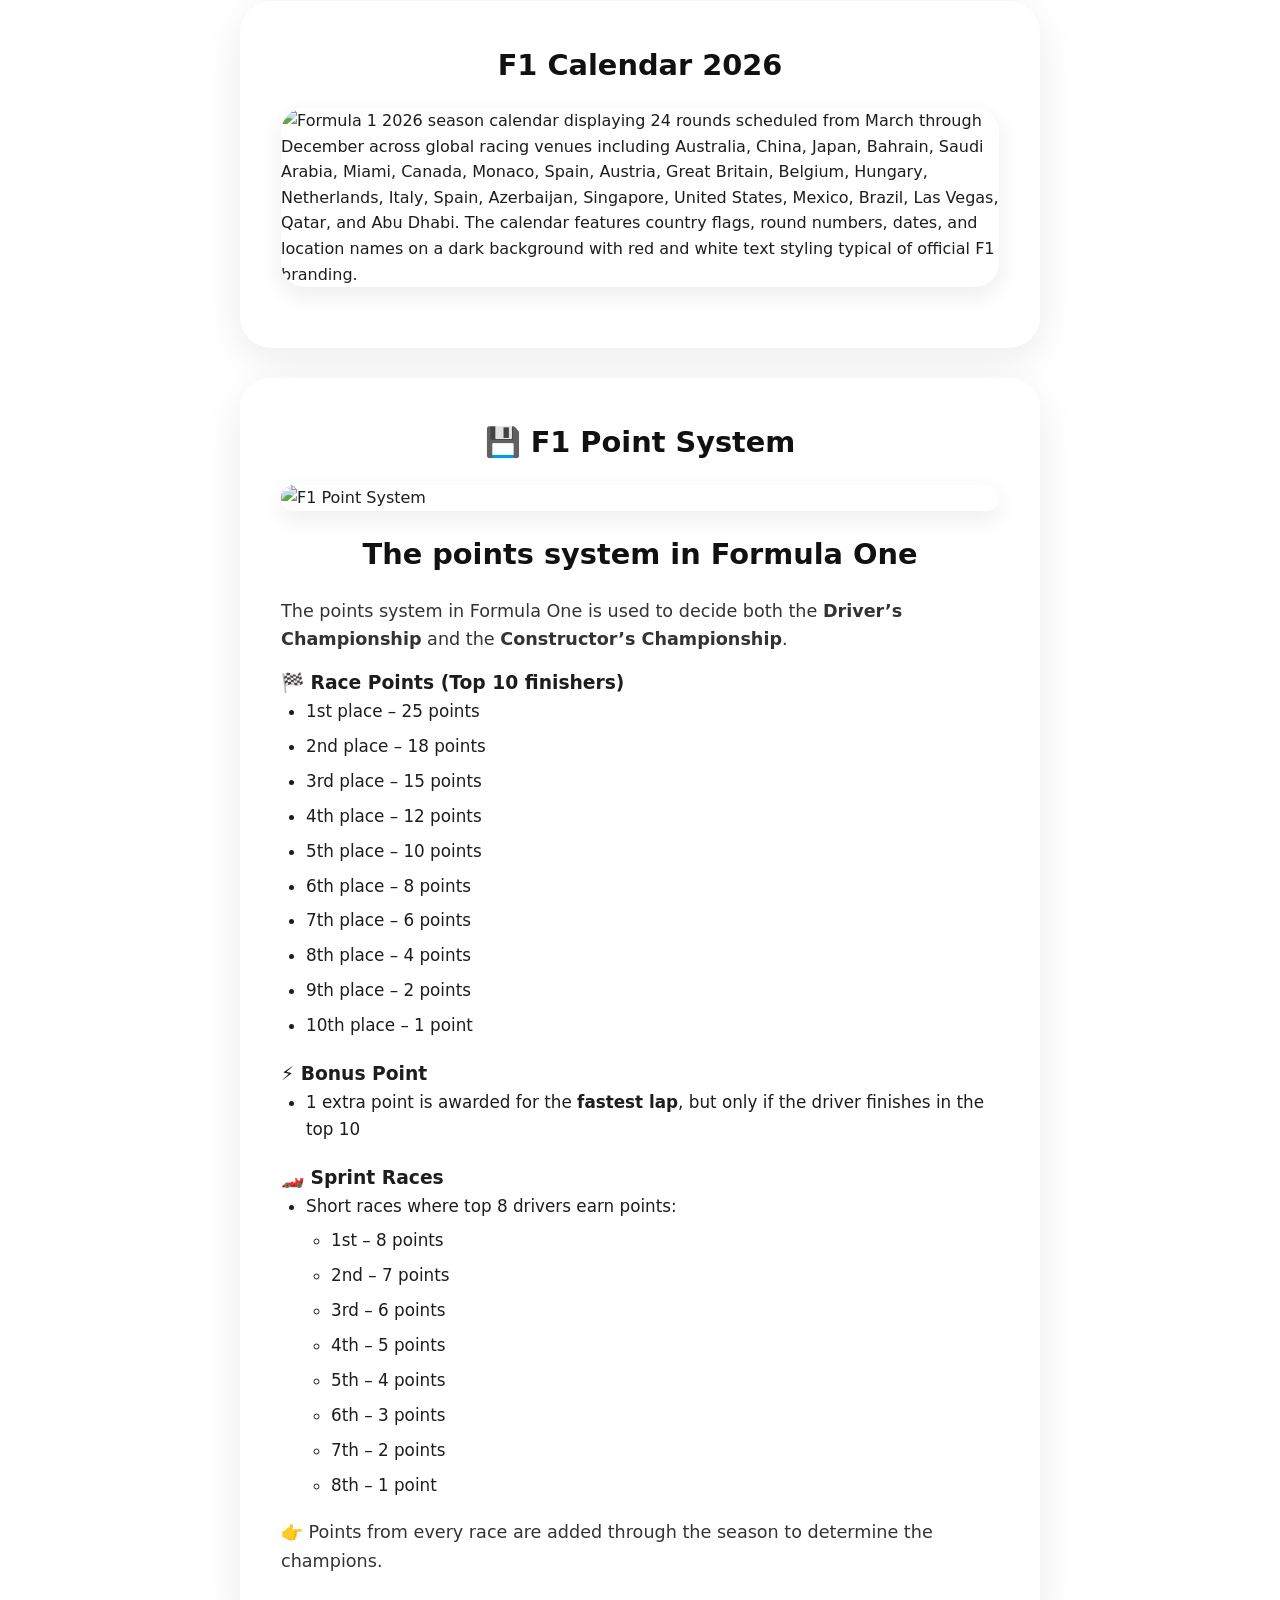
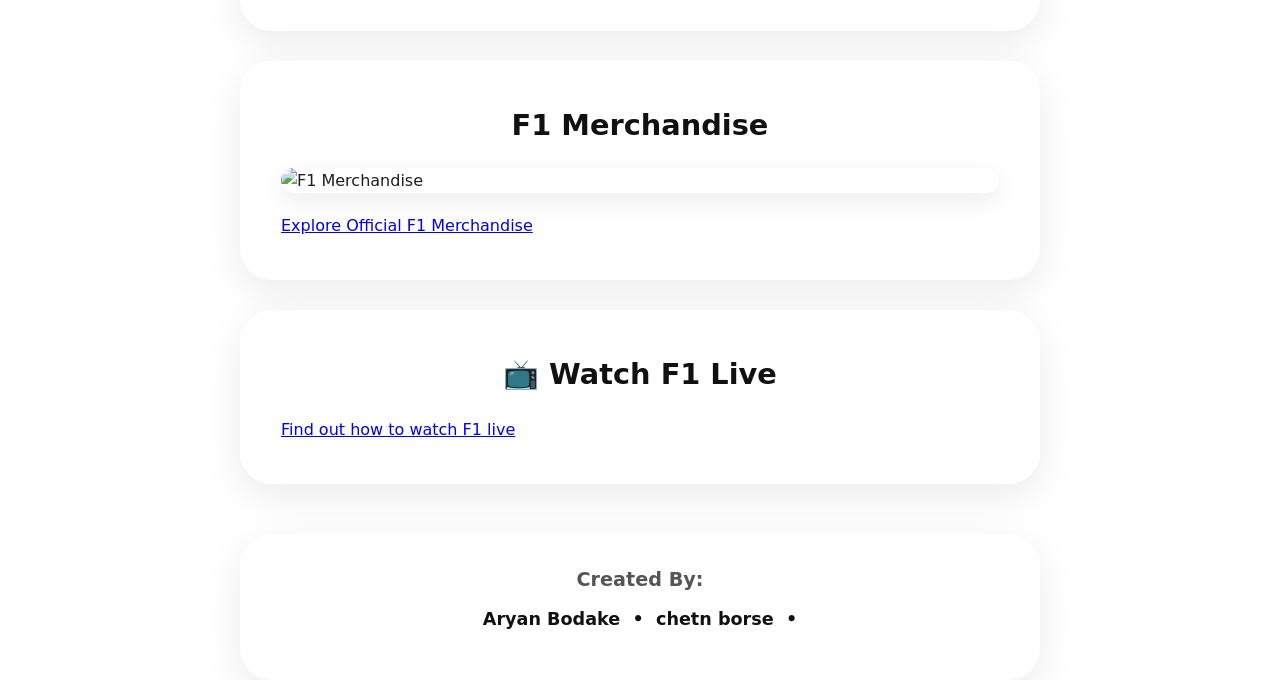
==== commit 993f3cae: "Wrap content in div with higher z-index to ensure video stays in background" ====
--- a/index.html
+++ b/index.html
@@ -33,7 +33,7 @@
     <source src="1768987955 (1).mp4" type="video/mp4">
 </video>
 
-<header>
+<div class="content-wrapper">
     <h1>💻 WPD MicroProject</h1>
     <p>The pinnacle of motorsport</p>
 </header>
@@ -208,5 +208,6 @@
     <p>Aryan Bodake  &nbsp;•&nbsp; chetn borse &nbsp;•</p>
 </footer>
 
+</div>
 </body>
 </html>
--- a/styles.css
+++ b/styles.css
@@ -26,18 +26,26 @@
     position: relative;
     z-index: 1;
     min-height: 100vh;
+    background: transparent;
+}
+
+/* Content wrapper to ensure content is above video */
+.content-wrapper {
+    position: relative;
+    z-index: 10;
 }
 
 /* Background Video */
 #background-video {
-    position: fixed;
-    top: 0;
-    left: 0;
-    width: 100vw;
-    height: 100vh;
-    object-fit: cover;
-    z-index: -1;
-    pointer-events: none;
+    position: fixed !important;
+    top: 0 !important;
+    left: 0 !important;
+    width: 100vw !important;
+    height: 100vh !important;
+    object-fit: cover !important;
+    z-index: -1 !important;
+    pointer-events: none !important;
+}
 }
 
 /* Background Gradient Animation */
